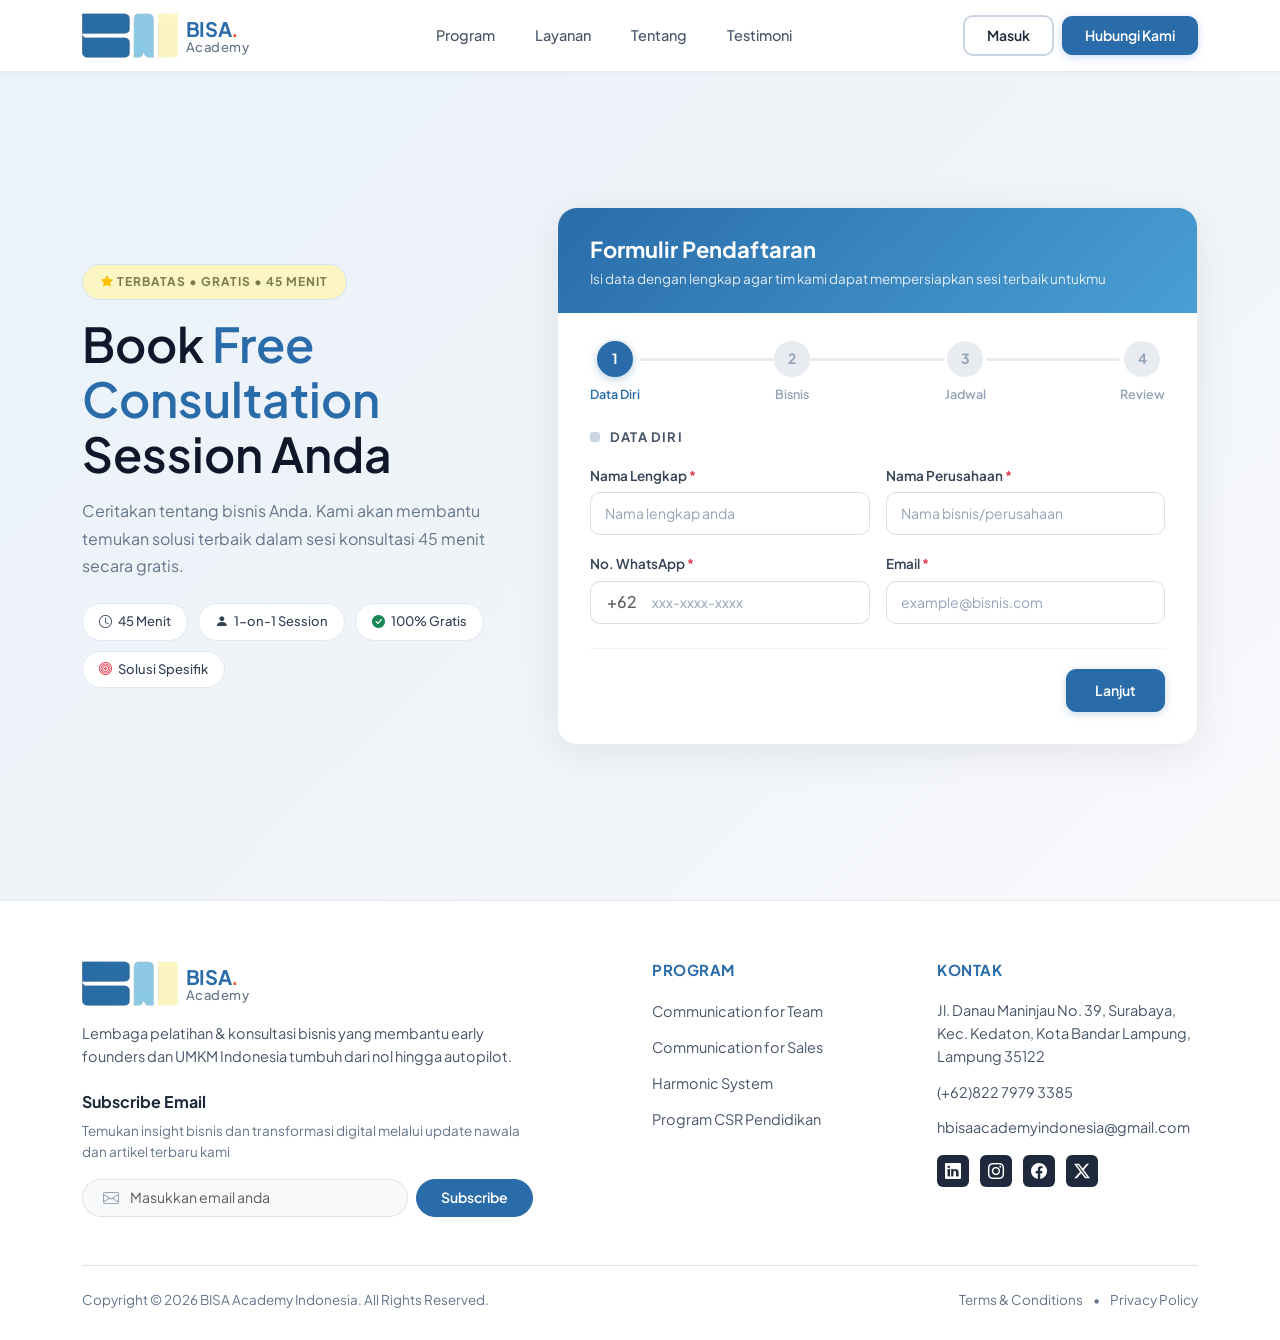
==== formulir-pendaftaran.html @ df555f62 "first commit" ====
<!DOCTYPE html>
<html lang="id">
<head>
    <meta charset="UTF-8">
    <meta name="viewport" content="width=device-width, initial-scale=1.0">
    <meta name="description" content="Formulir Pendaftaran - BISA Academy">
    <title>Formulir Pendaftaran - BISA Academy</title>
    <link rel="preconnect" href="https://fonts.googleapis.com">
    <link rel="preconnect" href="https://fonts.gstatic.com" crossorigin>
    <link href="https://fonts.googleapis.com/css2?family=Plus+Jakarta+Sans:ital,wght@0,200..800;1,200..800&display=swap" rel="stylesheet">
    <link href="https://cdn.jsdelivr.net/npm/bootstrap@5.3.3/dist/css/bootstrap.min.css" rel="stylesheet">
    <link rel="stylesheet" href="https://cdn.jsdelivr.net/npm/bootstrap-icons@1.11.1/font/bootstrap-icons.css">
    <link rel="stylesheet" href="style.css">
</head>

<body>
    <nav class="navbar navbar-expand-lg fixed-top navbar-bisa" id="navbar">
        <div class="container">

            <a href="index.html" class="navbar-brand d-flex align-items-center gap-2" id="navbar-logo">
                <img src="assets/icon/icon-Bisa-Academy.png" alt="BISA Academy Logo" class="logo-image">
                <div class="logo-text">
                    <span class="brand-name">BISA<span class="titik">.</span></span>
                    <span class="brand-sub">Academy</span>
                </div>
            </a>

            <!-- navbar mobiloe -->
            <button class="navbar-toggler" type="button" data-bs-toggle="collapse" data-bs-target="#navbarContent" aria-controls="navbarContent" aria-expanded="false" aria-label="Toggle navigation">
                <span class="navbar-toggler-icon"></span>
            </button>

            <div class="collapse navbar-collapse" id="navbarContent">

                <ul class="navbar-nav mx-auto mb-2 mb-lg-0">
                    <li class="nav-item">
                        <a class="nav-link" href="#program" id="nav-program">Program</a>
                    </li>
                    <li class="nav-item">
                        <a class="nav-link" href="#layanan" id="nav-layanan">Layanan</a>
                    </li>
                    <li class="nav-item">
                        <a class="nav-link" href="tentang.html" id="nav-tentang">Tentang</a>
                    </li>
                    <li class="nav-item">
                        <a class="nav-link" href="#testimoni" id="nav-testimoni">Testimoni</a>
                    </li>
                </ul>

                <div class="d-flex align-items-center gap-2 navbar-actions">
                    <a href="formulir-pendaftaran.html" class="btn btn-outline-secondary btn-masuk" id="btn-signup">Masuk</a>
                    <a href="index.html#kontak" class="btn btn-primary btn-hubungi" id="btn-hubungi">Hubungi Kami</a>
                </div>

            </div>
        </div>
    </nav>

    <div style="height: 72px;"></div>

    <!-- section hero -->
    <section class="hero-section" id="hero-section">
        <div class="container">
            <div class="row align-items-center gy-5">

                <!-- Hero Teks -->
                <div class="col-lg-5">
                    <div class="hero-badge mb-3">
                        <span><i class="bi bi-star-fill text-warning"></i> TERBATAS • GRATIS • 45 MENIT</span>
                    </div>
                    <h1 class="hero-title">
                        Book <span class="text-highlight">Free</span>
                        <span class="text-highlight">Consultation</span><br>
                        Session Anda
                    </h1>
                    <p class="hero-desc mt-3">
                        Ceritakan tentang bisnis Anda. Kami akan membantu
                        temukan solusi terbaik dalam sesi konsultasi 45 menit
                        secara gratis.
                    </p>
                    <div class="hero-tags mt-4">
                        <span class="hero-tag"><i class="bi bi-clock"></i> 45 Menit</span>
                        <span class="hero-tag"><i class="bi bi-person-fill"></i> 1-on-1 Session</span>
                        <span class="hero-tag"><i class="bi bi-check-circle-fill text-success"></i> 100% Gratis</span>
                        <span class="hero-tag"><i class="bi bi-bullseye text-danger"></i> Solusi Spesifik</span>
                    </div>
                </div>

                <!-- Formulir Card -->
                <div class="col-lg-7">
                    <div class="form-card" id="form-card">

                        <div class="form-card-header">
                            <h2>Formulir Pendaftaran</h2>
                            <p>Isi data dengan lengkap agar tim kami dapat mempersiapkan sesi terbaik untukmu</p>
                        </div>

                        <div class="form-card-body">

                            <div class="stepper mb-4">
                                <div class="stepper-item active" data-step="1">
                                    <div class="stepper-circle">1</div>
                                    <span class="stepper-label">Data Diri</span>
                                </div>
                                <div class="stepper-line" id="line-1-2"></div>
                                <div class="stepper-item" data-step="2">
                                    <div class="stepper-circle">2</div>
                                    <span class="stepper-label">Bisnis</span>
                                </div>
                                <div class="stepper-line" id="line-2-3"></div>
                                <div class="stepper-item" data-step="3">
                                    <div class="stepper-circle">3</div>
                                    <span class="stepper-label">Jadwal</span>
                                </div>
                                <div class="stepper-line" id="line-3-4"></div>
                                <div class="stepper-item" data-step="4">
                                    <div class="stepper-circle">4</div>
                                    <span class="stepper-label">Review</span>
                                </div>
                            </div>

                            <form id="registrationForm" novalidate>

                                <!-- ===== Step 1: Data Diri ===== -->
                                <div class="form-step active" id="step-1">
                                    <div class="step-section-label mb-3">
                                        <span class="section-dot"></span> DATA DIRI
                                    </div>
                                    <div class="row g-3">
                                        <div class="col-md-6">
                                            <label for="namaLengkap" class="form-label">Nama Lengkap <span class="text-danger">*</span></label>
                                            <input type="text" class="form-control" id="namaLengkap" placeholder="Nama lengkap anda" required>
                                        </div>
                                        <div class="col-md-6">
                                            <label for="namaPerusahaan" class="form-label">Nama Perusahaan <span class="text-danger">*</span></label>
                                            <input type="text" class="form-control" id="namaPerusahaan" placeholder="Nama bisnis/perusahaan" required>
                                        </div>
                                        <div class="col-md-6">
                                            <label for="noWhatsapp" class="form-label">No. WhatsApp <span class="text-danger">*</span></label>
                                            <div class="input-group">
                                                <span class="input-group-text bg-white text-muted border-end-0 px-3" id="addon-wa" style="border-color: #d6e0eb; font-weight: 500; border-radius: 10px 0 0 10px;">+62</span>
                                                <input type="text" class="form-control border-start-0 ps-0" id="noWhatsapp" placeholder="xxx-xxxx-xxxx" required style="border-radius: 0 10px 10px 0;">
                                            </div>
                                        </div>
                                        <div class="col-md-6">
                                            <label for="emailUtama" class="form-label">Email <span class="text-danger">*</span></label>
                                            <input type="email" class="form-control" id="emailUtama" placeholder="example@bisnis.com" required>
                                            <div class="invalid-feedback">masukkan email yang benar !</div>
                                        </div>
                                    </div>
                                </div>

                                <!-- ===== Step 2: Bisnis ===== -->
                                <div class="form-step" id="step-2">
                                    <div class="row g-4">
                                        <div class="col-12">
                                            <label for="industriBisnis" class="form-label">Industri/Bidang Usaha <span class="text-danger">*</span></label>
                                            <select class="form-select" id="industriBisnis" required>
                                                <option value="" disabled selected>-- Pilih Industri --</option>
                                                <option value="teknologi">Teknologi</option>
                                                <option value="retail">Retail / E-Commerce</option>
                                                <option value="fnb">Food & Beverage</option>
                                                <option value="jasa">Jasa / Konsultan</option>
                                                <option value="pendidikan">Pendidikan</option>
                                                <option value="kesehatan">Kesehatan</option>
                                                <option value="manufaktur">Manufaktur</option>
                                                <option value="lainnya">Lainnya</option>
                                            </select>
                                        </div>

                                        <div class="col-12">
                                            <label class="form-label mb-2">Omset Bisnis per Bulan <span class="text-danger">*</span></label>
                                            <div class="row g-3">
                                                <div class="col-md-6">
                                                    <input type="radio" class="btn-check" name="omsetBisnis" id="omset1" value="< Rp 10 Juta" required>
                                                    <label class="btn btn-outline-omset w-100 text-start" for="omset1">&lt; Rp 10 Juta</label>
                                                </div>
                                                <div class="col-md-6">
                                                    <input type="radio" class="btn-check" name="omsetBisnis" id="omset2" value="Rp 10 - 50 Juta">
                                                    <label class="btn btn-outline-omset w-100 text-start" for="omset2">Rp 10 - 50 Juta</label>
                                                </div>
                                                <div class="col-md-6">
                                                    <input type="radio" class="btn-check" name="omsetBisnis" id="omset3" value="Rp 50 - 200 Juta">
                                                    <label class="btn btn-outline-omset w-100 text-start" for="omset3">Rp 50 - 200 Juta</label>
                                                </div>
                                                <div class="col-md-6">
                                                    <input type="radio" class="btn-check" name="omsetBisnis" id="omset4" value="Rp 200 Juta - 1 M">
                                                    <label class="btn btn-outline-omset w-100 text-start" for="omset4">Rp 200 Juta - 1 M</label>
                                                </div>
                                                <div class="col-12">
                                                    <input type="radio" class="btn-check" name="omsetBisnis" id="omset5" value="> Rp 1 Miliar">
                                                    <label class="btn btn-outline-omset w-100 text-start" for="omset5">&gt; Rp 1 Miliar</label>
                                                </div>
                                            </div>
                                        </div>

                                        <div class="col-12 mt-4">
                                            <label class="form-label mb-1">Kondisi Bisnis Saat Ini <span class="text-danger">*</span></label>
                                            <p class="text-muted fst-italic" style="font-size: 13.5px; margin-bottom: 20px;">Jawab setiap pertanyaan dengan jujur sesuai kondisi bisnis kamu sekarang</p>

                                            <!-- Pertanyaan 1 -->
                                            <div class="question-card">
                                                <p class="question-text">Apakah setidaknya 30-40% pelanggan membeli kembali atau secara aktif mereferensikan orang lain (dengan bukti)?</p>
                                                <div class="question-options">
                                                    <input type="radio" class="btn-check" name="q1" id="q1_ya" value="Ya" required>
                                                    <label class="btn btn-outline-ya" for="q1_ya"><i class="bi bi-check-circle"></i> Ya</label>
                                                    <input type="radio" class="btn-check" name="q1" id="q1_tidak" value="Tidak">
                                                    <label class="btn btn-outline-tidak" for="q1_tidak"><i class="bi bi-x-circle"></i> Tidak</label>
                                                </div>
                                            </div>

                                            <!-- Pertanyaan 2 -->
                                            <div class="question-card">
                                                <p class="question-text">Apakah harga saat ini menghasilkan keuntungan operasional setelah semua biaya langsung dan tidak langsung?</p>
                                                <div class="question-options">
                                                    <input type="radio" class="btn-check" name="q2" id="q2_ya" value="Ya" required>
                                                    <label class="btn btn-outline-ya" for="q2_ya"><i class="bi bi-check-circle"></i> Ya</label>
                                                    <input type="radio" class="btn-check" name="q2" id="q2_tidak" value="Tidak">
                                                    <label class="btn btn-outline-tidak" for="q2_tidak"><i class="bi bi-x-circle"></i> Tidak</label>
                                                </div>
                                            </div>

                                            <!-- Pertanyaan 3 -->
                                            <div class="question-card">
                                                <p class="question-text">Apakah perusahaan dapat dengan jelas mendeskripsikan pelanggan idealnya dan secara rutin menolak pelanggan yang tidak sesuai?</p>
                                                <div class="question-options">
                                                    <input type="radio" class="btn-check" name="q3" id="q3_ya" value="Ya" required>
                                                    <label class="btn btn-outline-ya" for="q3_ya"><i class="bi bi-check-circle"></i> Ya</label>
                                                    <input type="radio" class="btn-check" name="q3" id="q3_tidak" value="Tidak">
                                                    <label class="btn btn-outline-tidak" for="q3_tidak"><i class="bi bi-x-circle"></i> Tidak</label>
                                                </div>
                                            </div>

                                            <!-- Pertanyaan 4 -->
                                            <div class="question-card">
                                                <p class="question-text">Dalam setiap proses penjualan, apakah secara konsisten dijelaskan mengapa pelanggan memilih kita dibandingkan alternatif lain?</p>
                                                <div class="question-options">
                                                    <input type="radio" class="btn-check" name="q4" id="q4_ya" value="Ya" required>
                                                    <label class="btn btn-outline-ya" for="q4_ya"><i class="bi bi-check-circle"></i> Ya</label>
                                                    <input type="radio" class="btn-check" name="q4" id="q4_tidak" value="Tidak">
                                                    <label class="btn btn-outline-tidak" for="q4_tidak"><i class="bi bi-x-circle"></i> Tidak</label>
                                                </div>
                                            </div>

                                            <!-- Pertanyaan 5 -->
                                            <div class="question-card">
                                                <p class="question-text">Apakah pendapatan, biaya, keuntungan, dan posisi kas dapat dijelaskan tanpa perkiraan?</p>
                                                <div class="question-options">
                                                    <input type="radio" class="btn-check" name="q5" id="q5_ya" value="Ya" required>
                                                    <label class="btn btn-outline-ya" for="q5_ya"><i class="bi bi-check-circle"></i> Ya</label>
                                                    <input type="radio" class="btn-check" name="q5" id="q5_tidak" value="Tidak">
                                                    <label class="btn btn-outline-tidak" for="q5_tidak"><i class="bi bi-x-circle"></i> Tidak</label>
                                                </div>
                                            </div>

                                            <!-- Pertanyaan 6 -->
                                            <div class="question-card">
                                                <p class="question-text">Apakah operasional harian masih bergantung pada pemilik atau individu tertentu?</p>
                                                <div class="question-options">
                                                    <input type="radio" class="btn-check" name="q6" id="q6_ya" value="Ya" required>
                                                    <label class="btn btn-outline-ya" for="q6_ya"><i class="bi bi-check-circle"></i> Ya</label>
                                                    <input type="radio" class="btn-check" name="q6" id="q6_tidak" value="Tidak">
                                                    <label class="btn btn-outline-tidak" for="q6_tidak"><i class="bi bi-x-circle"></i> Tidak</label>
                                                </div>
                                            </div>

                                        </div>
                                    </div>
                                </div>

                                <!-- ===== Step 3: Jadwal ===== -->
                                <div class="form-step" id="step-3">
                                    <div class="step-section-label mb-3">
                                        <span class="section-dot"></span> JADWAL & TOPIK KONSULTASI
                                    </div>
                                    <div class="row g-3">
                                        <div class="col-md-6">
                                            <label for="tanggalKonsultasi" class="form-label">Tanggal Konsultasi <span class="text-danger">*</span></label>
                                            <input type="date" class="form-control" id="tanggalKonsultasi" required>
                                        </div>
                                        <div class="col-md-6">
                                            <label for="waktuKonsultasi" class="form-label">Waktu Konsultasi <span class="text-danger">*</span></label>
                                            <select class="form-select" id="waktuKonsultasi" required>
                                                <option value="" disabled selected>Pilih waktu</option>
                                                <option value="09:00">09:00 - 09:45 WIB</option>
                                                <option value="10:00">10:00 - 10:45 WIB</option>
                                                <option value="13:00">13:00 - 13:45 WIB</option>
                                                <option value="14:00">14:00 - 14:45 WIB</option>
                                                <option value="15:00">15:00 - 15:45 WIB</option>
                                            </select>
                                        </div>
                                        <div class="col-12">
                                            <label for="metodeSesi" class="form-label">Metode Sesi <span class="text-danger">*</span></label>
                                            <div class="d-flex gap-3 mt-1">
                                                <div class="form-check metode-option">
                                                    <input class="form-check-input" type="radio" name="metodeSesi" id="metodeOnline" value="online" checked required>
                                                    <label class="form-check-label" for="metodeOnline">
                                                        <i class="bi bi-laptop"></i> Online (Zoom/Google Meet)
                                                    </label>
                                                </div>
                                                <div class="form-check metode-option">
                                                    <input class="form-check-input" type="radio" name="metodeSesi" id="metodeOffline" value="offline">
                                                    <label class="form-check-label" for="metodeOffline">
                                                        <i class="bi bi-building"></i> Offline (Tatap Muka)
                                                    </label>
                                                </div>
                                            </div>
                                        </div>
                                        <div class="col-12">
                                            <label for="pertanyaan" class="form-label">Pertanyaan/Topik Konsultasi</label>
                                            <textarea class="form-control" id="pertanyaan" rows="2" placeholder="Ceritakan tantangan bisnis yang ingin kamu bahas. Semakin detail, semakin baik persiapan tim kami..."></textarea>
                                        </div>
                                    </div>
                                </div>

                                <!-- ===== Step 4: Review ===== -->
                                <div class="form-step" id="step-4">
                                    <div class="step-section-label mb-3">
                                        <span class="section-dot"></span> REVIEW
                                    </div>
                                    <p class="text-muted mb-3" style="font-size: 14px;">Pastikan semua data sudah benar sebelum mengirim.</p>
                                    <div class="review-summary" id="review-summary">
                                    </div>
                                </div>

                                <!-- Tombol Navigasi -->
                                <div class="form-nav mt-4">
                                    <button type="button" class="btn btn-outline-secondary btn-kembali d-none" id="btn-prev">
                                        Kembali
                                    </button>
                                    <div class="ms-auto d-flex gap-2">
                                        <button type="button" class="btn btn-primary btn-lanjut" id="btn-next">
                                            Lanjut
                                        </button>
                                        <button type="submit" class="btn btn-success btn-kirim d-none" id="btn-submit">
                                            <i class="bi bi-check2-circle"></i> Kirim Pendaftaran
                                        </button>
                                    </div>
                                </div>

                            </form>
                        </div>
                    </div>
                </div>
            </div>
        </div>
    </section>

    <footer class="footer-bisa">
        <div class="container">
            <div class="row gy-4">
                <div class="col-lg-5">
                    <a href="index.html" class="d-flex align-items-center gap-2 mb-3 text-decoration-none">
                        <img src="assets/icon/icon-Bisa-Academy.png" alt="BISA Academy Logo" class="logo-image">
                        <div class="logo-text">
                            <span class="brand-name">BISA<span class="titik">.</span></span>
                            <span class="brand-sub">Academy</span>
                        </div>
                    </a>
                    <p class="footer-desc mb-4">
                        Lembaga pelatihan & konsultasi bisnis yang membantu early founders dan UMKM Indonesia tumbuh dari nol hingga autopilot.
                    </p>
                    
                    <h5 class="subscribe-title mb-2">Subscribe Email</h5>
                    <p class="subscribe-desc mb-3">Temukan insight bisnis dan transformasi digital melalui update nawala dan artikel terbaru kami</p>
                    
                    <form class="subscribe-form d-flex">
                        <div class="input-group">
                            <span class="input-group-text bg-light border-end-0 rounded-start-pill"><i class="bi bi-envelope"></i></span>
                            <input type="email" class="form-control bg-light border-start-0 rounded-end-pill px-0" placeholder="Masukkan email anda" required>
                        </div>
                        <button class="btn btn-primary btn-subscribe rounded-pill ms-2 px-4" type="submit">Subscribe</button>
                    </form>
                </div>

                <div class="col-lg-1"></div>

                <div class="col-lg-3 col-md-6 mt-5 mt-lg-4">
                    <h5 class="footer-title">PROGRAM</h5>
                    <ul class="footer-links list-unstyled">
                        <li><a href="#">Communication for Team</a></li>
                        <li><a href="#">Communication for Sales</a></li>
                        <li><a href="#">Harmonic System</a></li>
                        <li><a href="#">Program CSR Pendidikan</a></li>
                    </ul>
                </div>

                <div class="col-lg-3 col-md-6 mt-4 mt-lg-4">
                    <h5 class="footer-title">KONTAK</h5>
                    <ul class="footer-contact list-unstyled">
                        <li>Jl. Danau Maninjau No. 39, Surabaya, Kec. Kedaton, Kota Bandar Lampung, Lampung 35122</li>
                        <li>(+62)822 7979 3385</li>
                        <li>hbisaacademyindonesia@gmail.com</li>
                    </ul>
                    <div class="social-links mt-3">
                        <a href="#"><i class="bi bi-linkedin"></i></a>
                        <a href="#"><i class="bi bi-instagram"></i></a>
                        <a href="#"><i class="bi bi-facebook"></i></a>
                        <a href="#"><i class="bi bi-twitter-x"></i></a>
                    </div>
                </div>
            </div>
            <div class="footer-bottom mt-5 pt-4 border-top d-flex flex-column flex-md-row justify-content-between align-items-center">
                <p class="mb-2 mb-md-0">Copyright &copy; 2026 BISA Academy Indonesia. All Rights Reserved.</p>
                <div class="footer-legal">
                    <a href="#">Terms & Conditions</a> <span class="mx-2">•</span> <a href="#">Privacy Policy</a>
                </div>
            </div>
        </div>
    </footer>
    <script src="https://cdn.jsdelivr.net/npm/bootstrap@5.3.3/dist/js/bootstrap.bundle.min.js"></script>

    <script>
        (function () {
            const totalSteps = 4;
            let currentStep = 1;

            const form = document.getElementById('registrationForm');
            const btnNext = document.getElementById('btn-next');
            const btnPrev = document.getElementById('btn-prev');
            const btnSubmit = document.getElementById('btn-submit');

            function goToStep(step) {
                document.querySelectorAll('.form-step').forEach(el => el.classList.remove('active'));
                document.getElementById('step-' + step).classList.add('active');

                document.querySelectorAll('.stepper-item').forEach(item => {
                    const s = parseInt(item.dataset.step);
                    item.classList.remove('active', 'completed');
                    if (s === step) item.classList.add('active');
                    else if (s < step) item.classList.add('completed');
                });

                for (let i = 1; i < totalSteps; i++) {
                    const line = document.getElementById('line-' + i + '-' + (i + 1));
                    if (line) {
                        line.classList.toggle('completed', i < step);
                    }
                }

                // Toggle tombol sebelumnya 
                btnPrev.classList.toggle('d-none', step === 1);

                // Toggle tombol selanjutnya / submit
                if (step === totalSteps) {
                    btnNext.classList.add('d-none');
                    btnSubmit.classList.remove('d-none');
                    populateReview();
                } else {
                    btnNext.classList.remove('d-none');
                    btnSubmit.classList.add('d-none');
                }

                currentStep = step;
            }

            function validateStep(step) {
                const stepEl = document.getElementById('step-' + step);
                const inputs = stepEl.querySelectorAll('input[required]:not([type="radio"]), select[required], textarea[required]');
                let valid = true;

                inputs.forEach(input => {
                    let isValidInput = true;
                    if (!input.value.trim() || (input.tagName === 'SELECT' && input.value === '')) {
                        isValidInput = false;
                    }

                    // Validasi email (wajib ada @ dan domain email)
                    if (input.type === 'email' && input.value.trim()) {
                        const emailRegex = /^[^\s@]+@[^\s@]+\.[^\s@]+$/;
                        if (!emailRegex.test(input.value)) {
                            isValidInput = false;
                        }
                    }

                    if (!isValidInput) {
                        input.classList.add('is-invalid');
                        valid = false;
                    } else {
                        input.classList.remove('is-invalid');
                    }
                });

                const radioNames = new Set();
                stepEl.querySelectorAll('input[type="radio"][required]').forEach(r => radioNames.add(r.name));
                
                radioNames.forEach(name => {
                    const checked = stepEl.querySelector('input[name="' + name + '"]:checked');
                    if (!checked) {
                        valid = false;
                        const firstRadio = stepEl.querySelector('input[name="' + name + '"]');
                        if (firstRadio && firstRadio.closest('.question-card')) {
                             firstRadio.closest('.question-card').style.borderColor = '#ef4444';
                        }
                    } else {
                        const checkedRadio = stepEl.querySelector('input[name="' + name + '"]:checked');
                        if (checkedRadio && checkedRadio.closest('.question-card')) {
                             checkedRadio.closest('.question-card').style.borderColor = '#e8ecf1';
                        }
                    }
                });

                return valid;
            }
            function populateReview() {
                const getValue = (id) => {
                    const el = document.getElementById(id);
                    if (!el) return '-';
                    if (el.tagName === 'SELECT') {
                        return el.selectedIndex > 0 ? el.options[el.selectedIndex].text : '-';
                    }
                    return el.value || '-';
                };

                const metode = document.querySelector('input[name="metodeSesi"]:checked');

                const sections = [
                    {
                        title: 'Data Diri',
                        items: [
                            ['Nama Lengkap', getValue('namaLengkap')],
                            ['Nama Perusahaan', getValue('namaPerusahaan')],
                            ['No. WhatsApp', '+62 ' + getValue('noWhatsapp')],
                            ['Email', getValue('emailUtama')]
                        ]
                    },
                    {
                        title: 'Bisnis',
                        items: [
                            ['Industri/Bidang', getValue('industriBisnis')],
                            ['Omset/Bulan', document.querySelector('input[name="omsetBisnis"]:checked')?.value || '-'],
                            ['Q1: Pelanggan Beli Kembali', document.querySelector('input[name="q1"]:checked')?.value || '-'],
                            ['Q2: Keuntungan Operasional', document.querySelector('input[name="q2"]:checked')?.value || '-'],
                            ['Q3: Deskripsi Pelanggan', document.querySelector('input[name="q3"]:checked')?.value || '-'],
                            ['Q4: Proses Penjualan', document.querySelector('input[name="q4"]:checked')?.value || '-'],
                            ['Q5: Pendapatan & Kas', document.querySelector('input[name="q5"]:checked')?.value || '-'],
                            ['Q6: Operasional Harian', document.querySelector('input[name="q6"]:checked')?.value || '-']
                        ]
                    },
                    {
                        title: 'Jadwal',
                        items: [
                            ['Tanggal', getValue('tanggalKonsultasi')],
                            ['Waktu', getValue('waktuKonsultasi')],
                            ['Metode', metode ? (metode.value === 'online' ? '<i class="bi bi-laptop"></i> Online' : '<i class="bi bi-building"></i> Offline') : '-'],
                            ['Pertanyaan/Topik', getValue('pertanyaan')]
                        ]
                    }
                ];

                let html = '';
                sections.forEach(section => {
                    html += '<div class="review-section">';
                    html += '<h6 class="review-section-title">' + section.title + '</h6>';
                    section.items.forEach(([label, value]) => {
                        html += '<div class="review-row">';
                        html += '<span class="review-label">' + label + '</span>';
                        html += '<span class="review-value">' + value + '</span>';
                        html += '</div>';
                    });
                    html += '</div>';
                });

                document.getElementById('review-summary').innerHTML = html;
            }
            btnNext.addEventListener('click', () => {
                if (validateStep(currentStep)) {
                    goToStep(currentStep + 1);
                }
            });

            btnPrev.addEventListener('click', () => {
                if (currentStep > 1) goToStep(currentStep - 1);
            });

            form.addEventListener('submit', function(e) {
                e.preventDefault();
                
                // Jika user menekan Enter di input field sebelum step terakhir, arahkan ke step berikutnya
                if (currentStep < totalSteps) {
                    if (validateStep(currentStep)) {
                        goToStep(currentStep + 1);
                    }
                    return;
                }

                // Validasi step terakhir
                if (validateStep(currentStep)) {
                    const cardBody = document.querySelector('.form-card-body');
                    cardBody.innerHTML = `
                        <div class="text-center py-5">
                            <div class="success-icon mb-3 text-success"><i class="bi bi-check-circle-fill"></i></div>
                            <h4 class="fw-bold mb-2">Pendaftaran Berhasil!</h4>
                            <p class="text-muted">Terima kasih! Tim kami akan menghubungi Anda melalui WhatsApp/Email untuk konfirmasi jadwal sesi konsultasi.</p>
                            <a href="index.html" class="btn btn-primary btn-hubungi mt-3">Kembali ke Beranda</a>
                        </div>
                    `;
                }
            });

            form.addEventListener('input', (e) => {
                if (e.target.classList.contains('is-invalid')) {
                    e.target.classList.remove('is-invalid');
                }
            });
            form.addEventListener('change', (e) => {
                if (e.target.type === 'radio' && e.target.closest('.question-card')) {
                    e.target.closest('.question-card').style.borderColor = '#e8ecf1';
                }
            });

            // Auto-format WhatsApp number (hanya angka setelah +62)
            const waInput = document.getElementById('noWhatsapp');
            waInput.addEventListener('input', function (e) {
                // hapus semua karakter non-digit
                let val = this.value.replace(/\D/g, ''); 
                
                // mengabaikan user jika mengetik +62 atau 0
                if (val.startsWith('62')) {
                    val = val.substring(2);
                } else if (val.startsWith('0')) {
                    val = val.substring(1);
                }

                // Format: nomor wa
                let formatted = '';
                if (val.length > 0) {
                    formatted += val.substring(0, 3);
                }
                if (val.length > 3) {
                    formatted += '-' + val.substring(3, 7);
                }
                if (val.length > 7) {
                    formatted += '-' + val.substring(7, 12);
                }
                
                this.value = formatted;
            });

            const dateInput = document.getElementById('tanggalKonsultasi');
            if (dateInput) {
                const today = new Date().toISOString().split('T')[0];
                dateInput.setAttribute('min', today);
            }
        })();
    </script>

</body>

</html>
---- style.css ----
body {
  font-family: "Plus Jakarta Sans", sans-serif;
  background: #f8f9fb;
  color: #1e293b;
}

a {
  text-decoration: none;
  color: inherit;
}
.navbar-bisa {
  background: #ffffff;
  border-bottom: 1px solid #e8ecf1;
  box-shadow: 0 1px 4px rgba(0, 0, 0, 0.04);
  padding-top: 0;
  padding-bottom: 0;
  min-height: 72px;
}

.navbar-bisa .navbar-brand {
  gap: 12px;
  padding: 0;
  transition: opacity 0.2s ease;
}

.navbar-bisa .navbar-brand:hover {
  opacity: 0.85;
}

.logo-image {
  height: 45px;
  width: auto;
  object-fit: contain;
}

.logo-text {
  display: flex;
  flex-direction: column;
  line-height: 1.15;
}

.logo-text .brand-name {
  font-size: 20px;
  font-weight: 700;
  color: #296CA9;
  letter-spacing: -0.3px;
}

.titik{
  font-size: 20px;
  font-weight: 700;
  color: #E85D26;
  letter-spacing: -0.3px;
}

.logo-text .brand-sub {
  font-size: 13px;
  font-weight: 500;
  color: #64748b;
  letter-spacing: 0.5px;
}

.navbar-bisa .navbar-nav {
  gap: 24px;
}

.navbar-bisa .nav-link {
  font-size: 14.5px;
  font-weight: 500;
  color: #475569;
  padding: 8px 16px;
  position: relative;
  transition: color 0.3s ease;
}

.navbar-bisa .nav-link::after {
  content: "";
  position: absolute;
  bottom: 0;
  left: 50%;
  transform: translateX(-50%);
  width: 0;
  height: 2.5px;
  background-color: #296CA9;
  transition: width 0.3s ease;
  border-radius: 2px;
}

.navbar-bisa .nav-link:hover,
.navbar-bisa .nav-link:focus {
  color: #296CA9;
}

.navbar-bisa .nav-link:hover::after,
.navbar-bisa .nav-link:focus::after {
  width: calc(100% - 32px);
}

.navbar-bisa .nav-link.active {
  color: #296CA9;
  font-weight: 600;
}

.navbar-bisa .nav-link.active::after {
  width: calc(100% - 32px);
}

.navbar-bisa .nav-link.active {
  color: #296CA9;
  font-weight: 600;
}

.navbar-bisa .nav-link.active::after {
  width: calc(100% - 32px);
}

.btn-masuk {
  font-family: "Plus Jakarta Sans", sans-serif;
  font-size: 14px;
  font-weight: 600;
  padding: 8px 22px;
  border-radius: 10px;
  border: 2px solid #cbd5e1 !important;
  color: #1e293b !important;
  background: transparent !important;
  transition: all 0.25s ease;
}

.btn-masuk:hover {
  border-color: #2563eb !important;
  color: #2563eb !important;
  background: #eff6ff !important;
}

.btn-hubungi {
  font-family: "Plus Jakarta Sans", sans-serif;
  font-size: 14px;
  font-weight: 600;
  padding: 8px 22px;
  border-radius: 10px;
  background: #296CA9 !important;
  border-color: #296CA9 !important;
  color: #ffffff !important;
  box-shadow: 0 2px 8px rgba(37, 99, 235, 0.25);
  transition: all 0.25s ease;
}

.btn-hubungi:hover {
  background: #1e5a8f !important;
  border-color: #1e5a8f !important;
  box-shadow: 0 4px 14px rgba(37, 99, 235, 0.35);
  transform: translateY(-1px);
}
.navbar-bisa .navbar-toggler {
  border: 1px solid #cbd5e1;
  padding: 6px 10px;
}

.navbar-bisa .navbar-toggler:focus {
  box-shadow: 0 0 0 3px rgba(37, 99, 235, 0.15);
}

@media (max-width: 991.98px) {
  .navbar-bisa {
    padding-top: 20px;
    padding-bottom: 20px;
  }

  .navbar-bisa .navbar-nav {
    padding-top: 15px;
    padding-bottom: 0;
    margin-top: 15px;
    border-top: 1px solid #e8ecf1;
  }

  .navbar-bisa .nav-item {
    border-bottom: 1px solid #e8ecf1;
  }

  .navbar-bisa .nav-link {
    padding: 14px 16px;
    font-size: 15px;
    font-weight: 500;
    color: #475569;
    transition: all 0.2s ease;
  }

  .navbar-bisa .nav-link::after {
    display: none;
  }

  .navbar-bisa .nav-link:hover {
    color: #296CA9;
    background-color: #f8fafc;
    padding-left: 22px;
  }

  .navbar-actions {
    flex-direction: column;
    padding: 24px 0 10px;
    gap: 12px !important;
  }

  .navbar-actions .btn {
    width: 100%;
    justify-content: center;
    padding: 10px 0;
  }
}

.hero-section {
  padding: 60px 0 80px;
  background: linear-gradient(135deg, #eaf2fb 0%, #f0f4f8 50%, #f8f9fb 100%);
  min-height: calc(100vh - 72px);
  display: flex;
  align-items: center;
}

.hero-badge span {
  display: inline-block;
  background: #FCF6C2;
  border: 1px solid #d6e4f0;
  color: #7C794E;
  font-size: 12px;
  font-weight: 700;
  letter-spacing: 1px;
  padding: 8px 18px;
  border-radius: 50px;
}

.hero-title {
  font-size: 48px;
  font-weight: 600;
  line-height: 1.15;
  color: #0f172a;
}

.hero-title .text-highlight {
  color: #296CA9;
}

.hero-desc {
  font-size: 16px;
  color: #64748b;
  line-height: 1.7;
  max-width: 420px;
}

.hero-tags {
  display: flex;
  flex-wrap: wrap;
  gap: 10px;
}

.hero-tag {
  display: inline-flex;
  align-items: center;
  gap: 6px;
  background: #ffffff;
  border: 1px solid #e2e8f0;
  padding: 8px 16px;
  border-radius: 50px;
  font-size: 13px;
  font-weight: 500;
  color: #334155;
  transition: all 0.2s ease;
}

.hero-tag:hover {
  border-color: #296CA9;
  color: #296CA9;
  transform: translateY(-1px);
}

.form-card {
  background: #ffffff;
  border-radius: 20px;
  box-shadow: 0 8px 40px rgba(0, 0, 0, 0.08);
  overflow: hidden;
  border: 1px solid #e8ecf1;
}

.form-card-header {
  background: linear-gradient(135deg, #296CA9 0%, #4a9fd4 100%);
  padding: 28px 32px 24px;
  color: #ffffff;
}

.form-card-header h2 {
  font-size: 22px;
  font-weight: 700;
  margin-bottom: 6px;
}

.form-card-header p {
  font-size: 13.5px;
  opacity: 0.85;
  margin: 0;
  line-height: 1.5;
}

.form-card-body {
  padding: 28px 32px 32px;
}

.stepper {
  display: flex;
  align-items: flex-start;
  justify-content: space-between;
  position: relative;
}

.stepper-item {
  display: flex;
  flex-direction: column;
  align-items: center;
  gap: 8px;
  flex: 0 0 auto;
  z-index: 1;
}

.stepper-circle {
  width: 36px;
  height: 36px;
  border-radius: 50%;
  display: flex;
  align-items: center;
  justify-content: center;
  font-size: 14px;
  font-weight: 700;
  background: #e8ecf1;
  color: #94a3b8;
  border: 2px solid #e8ecf1;
  transition: all 0.3s ease;
}

.stepper-item.active .stepper-circle {
  background: #296CA9;
  color: #ffffff;
  border-color: #296CA9;
  box-shadow: 0 2px 10px rgba(41, 108, 169, 0.35);
}

.stepper-item.completed .stepper-circle {
  background: #22c55e;
  color: #ffffff;
  border-color: #22c55e;
}

.stepper-label {
  font-size: 12.5px;
  font-weight: 600;
  color: #94a3b8;
  text-align: center;
  transition: color 0.3s ease;
}

.stepper-item.active .stepper-label {
  color: #296CA9;
}

.stepper-item.completed .stepper-label {
  color: #22c55e;
}

.stepper-line {
  flex: 1;
  height: 3px;
  background: #e8ecf1;
  border-radius: 2px;
  margin-top: 17px;
  transition: background 0.3s ease;
}

.stepper-line.completed {
  background: #22c55e;
}

.step-section-label {
  display: flex;
  align-items: center;
  gap: 10px;
  font-size: 13px;
  font-weight: 700;
  letter-spacing: 1.2px;
  color: #475569;
  text-transform: uppercase;
}

.section-dot {
  width: 10px;
  height: 10px;
  border-radius: 3px;
  background: #cbd5e1;
  display: inline-block;
}

.form-step {
  display: none;
  animation: fadeSlideIn 0.35s ease;
}

.form-step.active {
  display: block;
}

@keyframes fadeSlideIn {
  from {
    opacity: 0;
    transform: translateX(20px);
  }
  to {
    opacity: 1;
    transform: translateX(0);
  }
}

.form-card .form-label {
  font-size: 13.5px;
  font-weight: 600;
  color: #334155;
  margin-bottom: 6px;
}

.form-card .form-control,
.form-card .form-select {
  border-radius: 10px;
  border: 1.5px solid #d6e0eb;
  padding: 10px 14px;
  font-size: 14px;
  color: #1e293b;
  transition: border-color 0.2s ease, box-shadow 0.2s ease;
}

.form-card .form-control:focus,
.form-card .form-select:focus {
  border-color: #296CA9;
  box-shadow: 0 0 0 3px rgba(41, 108, 169, 0.12);
}

.form-card .form-control::placeholder {
  color: #94a3b8;
}

.form-card .form-control.is-invalid,
.form-card .form-select.is-invalid {
  border-color: #ef4444;
  box-shadow: 0 0 0 3px rgba(239, 68, 68, 0.1);
}

.metode-option {
  background: #f8fafc;
  border: 1.5px solid #e2e8f0;
  border-radius: 10px;
  padding: 12px 18px;
  flex: 1;
  transition: all 0.2s ease;
  cursor: pointer;
}

.metode-option:hover {
  border-color: #296CA9;
  background: #eff6ff;
}

.metode-option .form-check-label {
  font-size: 13.5px;
  font-weight: 500;
  cursor: pointer;
}

.btn-outline-omset {
  border: 1.5px solid #d6e0eb;
  border-radius: 8px;
  padding: 12px 16px;
  color: #64748b;
  font-size: 14.5px;
  font-weight: 500;
  transition: all 0.2s ease;
  background-color: #ffffff;
  cursor: pointer;
}

.btn-check:checked + .btn-outline-omset,
.btn-outline-omset:hover {
  border-color: #296CA9;
  color: #296CA9;
  background-color: #eff6ff;
}

.question-card {
  border: 1.5px solid #e8ecf1;
  border-radius: 10px;
  padding: 16px 20px;
  margin-bottom: 16px;
  display: flex;
  justify-content: space-between;
  align-items: center;
  gap: 20px;
  background-color: #ffffff;
  transition: border-color 0.2s ease;
}

.question-text {
  font-size: 14px;
  color: #1e293b;
  margin: 0;
  line-height: 1.5;
  flex: 1;
}

.question-options {
  display: flex;
  gap: 10px;
  flex-shrink: 0;
}

.btn-outline-ya,
.btn-outline-tidak {
  border: 1.5px solid #d6e0eb;
  border-radius: 6px;
  padding: 6px 16px;
  font-size: 13.5px;
  font-weight: 600;
  display: inline-flex;
  align-items: center;
  gap: 6px;
  transition: all 0.2s ease;
  background-color: #ffffff;
  cursor: pointer;
  color: #64748b;
}

.btn-outline-ya:hover {
  border-color: #22c55e;
  color: #22c55e;
  background-color: #f0fdf4;
}

.btn-outline-tidak:hover {
  border-color: #ef4444;
  color: #ef4444;
  background-color: #fef2f2;
}

.btn-check:checked + .btn-outline-ya {
  background-color: #f0fdf4;
  border-color: #22c55e;
  color: #16a34a;
}

.btn-check:checked + .btn-outline-ya i {
  color: #16a34a;
}

.btn-check:checked + .btn-outline-tidak {
  background-color: #fef2f2;
  border-color: #ef4444;
  color: #dc2626;
}

.btn-check:checked + .btn-outline-tidak i {
  color: #dc2626;
}

.form-nav {
  display: flex;
  align-items: center;
  justify-content: space-between;
  border-top: 1px solid #f1f5f9;
  padding-top: 20px;
}

.btn-kembali {
  font-size: 14px;
  font-weight: 600;
  padding: 10px 22px;
  border-radius: 10px;
  border: 1.5px solid #cbd5e1 !important;
  color: #475569 !important;
  background: transparent !important;
  transition: all 0.25s ease;
}

.btn-kembali:hover {
  border-color: #296CA9 !important;
  color: #296CA9 !important;
  background: #eff6ff !important;
}

.btn-lanjut {
  font-size: 14px;
  font-weight: 600;
  padding: 10px 28px;
  border-radius: 10px;
  background: #296CA9 !important;
  border-color: #296CA9 !important;
  color: #ffffff !important;
  box-shadow: 0 2px 8px rgba(41, 108, 169, 0.25);
  transition: all 0.25s ease;
}

.btn-lanjut:hover {
  background: #1e5a8f !important;
  border-color: #1e5a8f !important;
  box-shadow: 0 4px 14px rgba(41, 108, 169, 0.35);
  transform: translateY(-1px);
}

.btn-lanjut {
  transition: transform 0.2s ease;
  display: inline-block;
}

.btn-lanjut:hover {
  transform: translateY(-1px);
}

.btn-kirim {
  font-size: 14px;
  font-weight: 600;
  padding: 10px 28px;
  border-radius: 10px;
  background: #22c55e !important;
  border-color: #22c55e !important;
  color: #ffffff !important;
  box-shadow: 0 2px 8px rgba(34, 197, 94, 0.25);
  transition: all 0.25s ease;
}

.btn-kirim:hover {
  background: #16a34a !important;
  border-color: #16a34a !important;
  box-shadow: 0 4px 14px rgba(34, 197, 94, 0.35);
  transform: translateY(-1px);
}

.review-section {
  background: #f8fafc;
  border: 1px solid #e8ecf1;
  border-radius: 12px;
  padding: 18px 20px;
  margin-bottom: 14px;
}

.review-section-title {
  font-size: 14px;
  font-weight: 700;
  color: #296CA9;
  margin-bottom: 12px;
  padding-bottom: 8px;
  border-bottom: 1px solid #e8ecf1;
}

.review-row {
  display: flex;
  justify-content: space-between;
  align-items: flex-start;
  padding: 6px 0;
  gap: 12px;
}

.review-label {
  font-size: 13px;
  color: #64748b;
  font-weight: 500;
  flex: 0 0 140px;
}

.review-value {
  font-size: 13.5px;
  color: #1e293b;
  font-weight: 600;
  text-align: right;
  flex: 1;
  word-break: break-word;
}

.success-icon {
  font-size: 52px;
  animation: popIn 0.4s ease;
}

@keyframes popIn {
  0% {
    transform: scale(0.5);
    opacity: 0;
  }
  70% {
    transform: scale(1.15);
  }
  100% {
    transform: scale(1);
    opacity: 1;
  }
}

@media (max-width: 991.98px) {
  .hero-section {
    padding: 40px 0 60px;
  }

  .hero-title {
    font-size: 36px;
  }

  .form-card-body {
    padding: 20px;
  }

  .form-card-header {
    padding: 22px 20px 18px;
  }
}

@media (max-width: 575.98px) {
  .hero-title {
    font-size: 28px;
  }

  .hero-desc {
    font-size: 14px;
  }

  .stepper-label {
    font-size: 11px;
  }

  .stepper-circle {
    width: 30px;
    height: 30px;
    font-size: 12px;
  }

  .form-card-body {
    padding: 16px;
  }

  .review-row {
    flex-direction: column;
    gap: 2px;
  }

  .review-value {
    text-align: left;
  }

  .metode-option {
    padding: 10px 14px;
  }

  .form-nav {
    flex-direction: column;
    gap: 10px;
  }

  .form-nav .ms-auto {
    width: 100%;
  }

  .form-nav .btn {
    width: 100%;
  }
}

.footer-bisa {
  background: #ffffff;
  padding: 60px 0 30px;
  border-top: 1px solid #e8ecf1;
  color: #475569;
}

.footer-desc {
  font-size: 14.5px;
  line-height: 1.6;
}

.subscribe-title {
  font-size: 16px;
  font-weight: 700;
  color: #1e293b;
}

.subscribe-desc {
  font-size: 13.5px;
  color: #64748b;
  line-height: 1.6;
}

.subscribe-form .input-group-text {
  color: #94a3b8;
  padding-left: 20px;
}

.subscribe-form .form-control {
  font-size: 14px;
}

.subscribe-form .form-control:focus {
  box-shadow: none;
  border-color: #dee2e6;
}

.btn-subscribe {
  background: #296CA9;
  border-color: #296CA9;
  font-weight: 600;
  font-size: 14px;
}

.btn-subscribe:hover {
  background: #1e5a8f;
  border-color: #1e5a8f;
}

.footer-title {
  font-size: 15px;
  font-weight: 700;
  color: #296CA9;
  margin-bottom: 20px;
  letter-spacing: 0.5px;
}

.footer-links li {
  margin-bottom: 12px;
}

.footer-links a {
  font-size: 14.5px;
  color: #475569;
  transition: color 0.2s ease;
}

.footer-links a:hover {
  color: #296CA9;
}

.footer-contact li {
  font-size: 14.5px;
  margin-bottom: 12px;
  line-height: 1.6;
}

.social-links a {
  display: inline-flex;
  align-items: center;
  justify-content: center;
  width: 32px;
  height: 32px;
  background: #1e293b;
  color: #ffffff;
  border-radius: 6px;
  margin-right: 8px;
  font-size: 16px;
  transition: all 0.2s ease;
}

.social-links a:hover {
  background: #296CA9;
  transform: translateY(-2px);
}

.footer-bottom {
  font-size: 13.5px;
  color: #64748b;
}

.footer-legal a {
  color: #64748b;
  transition: color 0.2s ease;
}

.footer-legal a:hover {
  color: #296CA9;
}
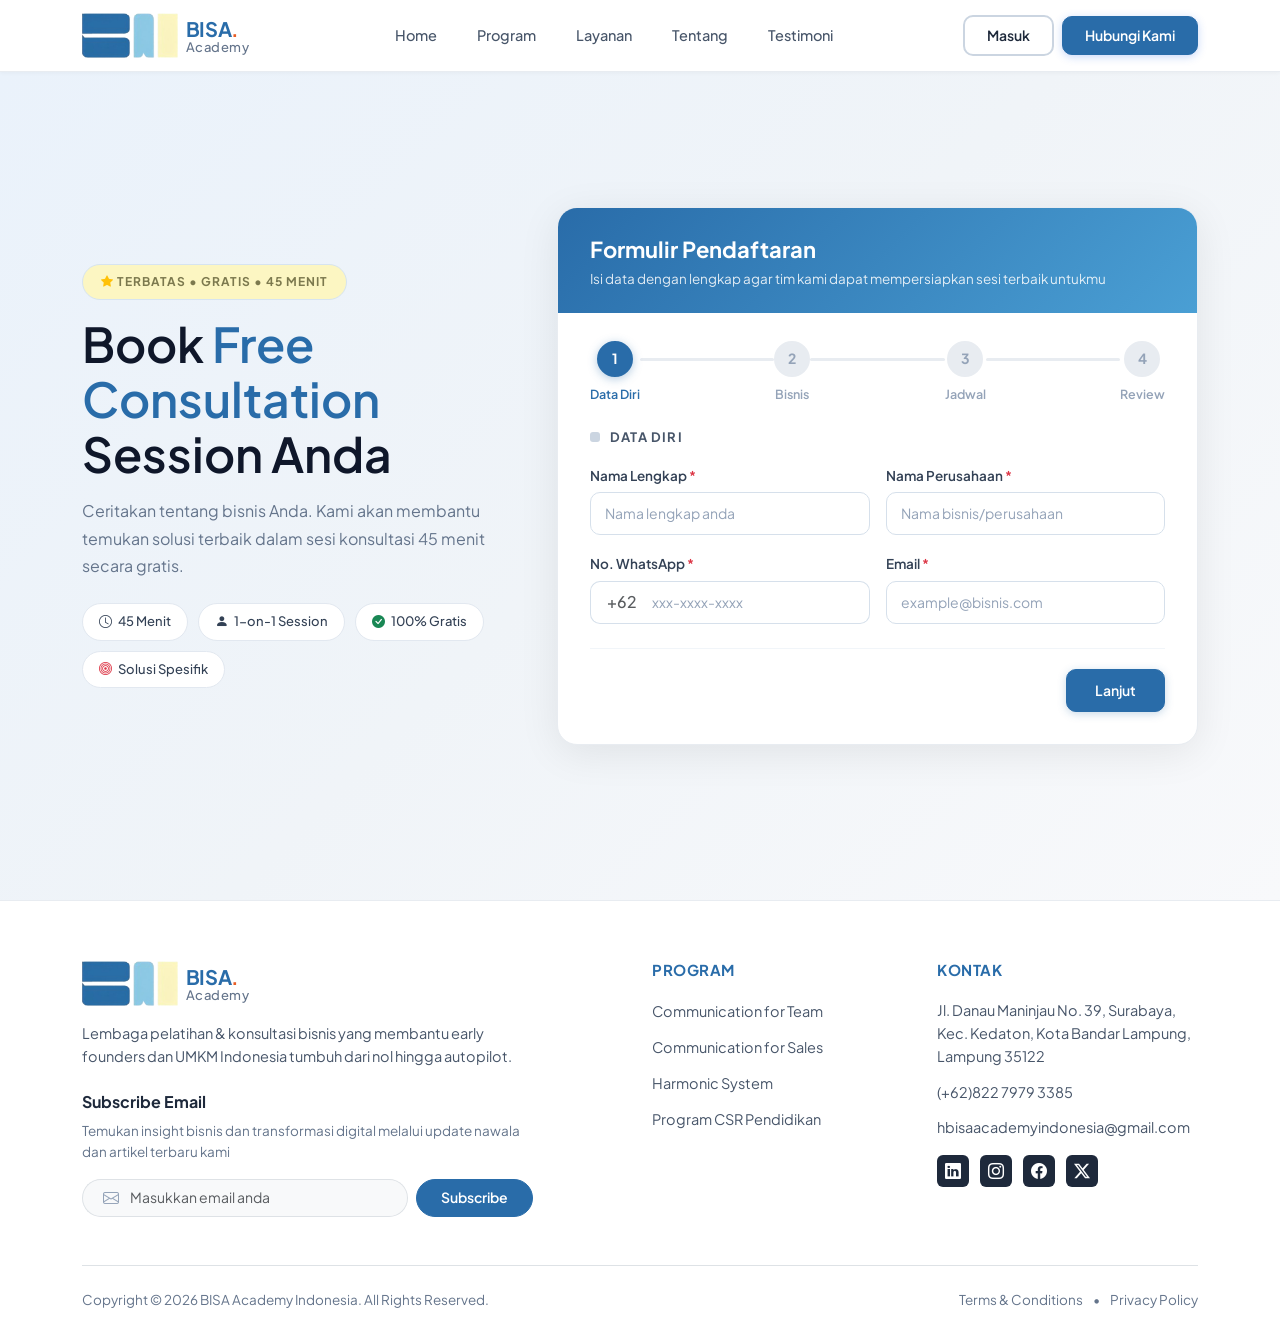
==== commit 944691b6: "penambahan home pada navbar" ====
--- a/formulir-pendaftaran.html
+++ b/formulir-pendaftaran.html
@@ -4,7 +4,7 @@
     <meta charset="UTF-8">
     <meta name="viewport" content="width=device-width, initial-scale=1.0">
     <meta name="description" content="Formulir Pendaftaran - BISA Academy">
-    <title>Formulir Pendaftaran - BISA Academy</title>
+    <title>BISA Academy</title>
     <link rel="preconnect" href="https://fonts.googleapis.com">
     <link rel="preconnect" href="https://fonts.gstatic.com" crossorigin>
     <link href="https://fonts.googleapis.com/css2?family=Plus+Jakarta+Sans:ital,wght@0,200..800;1,200..800&display=swap" rel="stylesheet">
@@ -31,10 +31,12 @@
             </button>
 
             <div class="collapse navbar-collapse" id="navbarContent">
-
                 <ul class="navbar-nav mx-auto mb-2 mb-lg-0">
                     <li class="nav-item">
-                        <a class="nav-link" href="#program" id="nav-program">Program</a>
+                        <a class="nav-link" href="index.html" id="nav-program">Home</a>
+                    </li>
+                    <li class="nav-item">
+                        <a class="nav-link" href="program.html" id="nav-program">Program</a>
                     </li>
                     <li class="nav-item">
                         <a class="nav-link" href="#layanan" id="nav-layanan">Layanan</a>
@@ -46,23 +48,19 @@
                         <a class="nav-link" href="#testimoni" id="nav-testimoni">Testimoni</a>
                     </li>
                 </ul>
-
                 <div class="d-flex align-items-center gap-2 navbar-actions">
                     <a href="formulir-pendaftaran.html" class="btn btn-outline-secondary btn-masuk" id="btn-signup">Masuk</a>
                     <a href="index.html#kontak" class="btn btn-primary btn-hubungi" id="btn-hubungi">Hubungi Kami</a>
                 </div>
-
             </div>
         </div>
     </nav>
 
     <div style="height: 72px;"></div>
-
     <!-- section hero -->
     <section class="hero-section" id="hero-section">
         <div class="container">
             <div class="row align-items-center gy-5">
-
                 <!-- Hero Teks -->
                 <div class="col-lg-5">
                     <div class="hero-badge mb-3">
@@ -85,18 +83,14 @@
                         <span class="hero-tag"><i class="bi bi-bullseye text-danger"></i> Solusi Spesifik</span>
                     </div>
                 </div>
-
                 <!-- Formulir Card -->
                 <div class="col-lg-7">
                     <div class="form-card" id="form-card">
-
                         <div class="form-card-header">
                             <h2>Formulir Pendaftaran</h2>
                             <p>Isi data dengan lengkap agar tim kami dapat mempersiapkan sesi terbaik untukmu</p>
                         </div>
-
                         <div class="form-card-body">
-
                             <div class="stepper mb-4">
                                 <div class="stepper-item active" data-step="1">
                                     <div class="stepper-circle">1</div>
@@ -118,9 +112,7 @@
                                     <span class="stepper-label">Review</span>
                                 </div>
                             </div>
-
                             <form id="registrationForm" novalidate>
-
                                 <!-- ===== Step 1: Data Diri ===== -->
                                 <div class="form-step active" id="step-1">
                                     <div class="step-section-label mb-3">
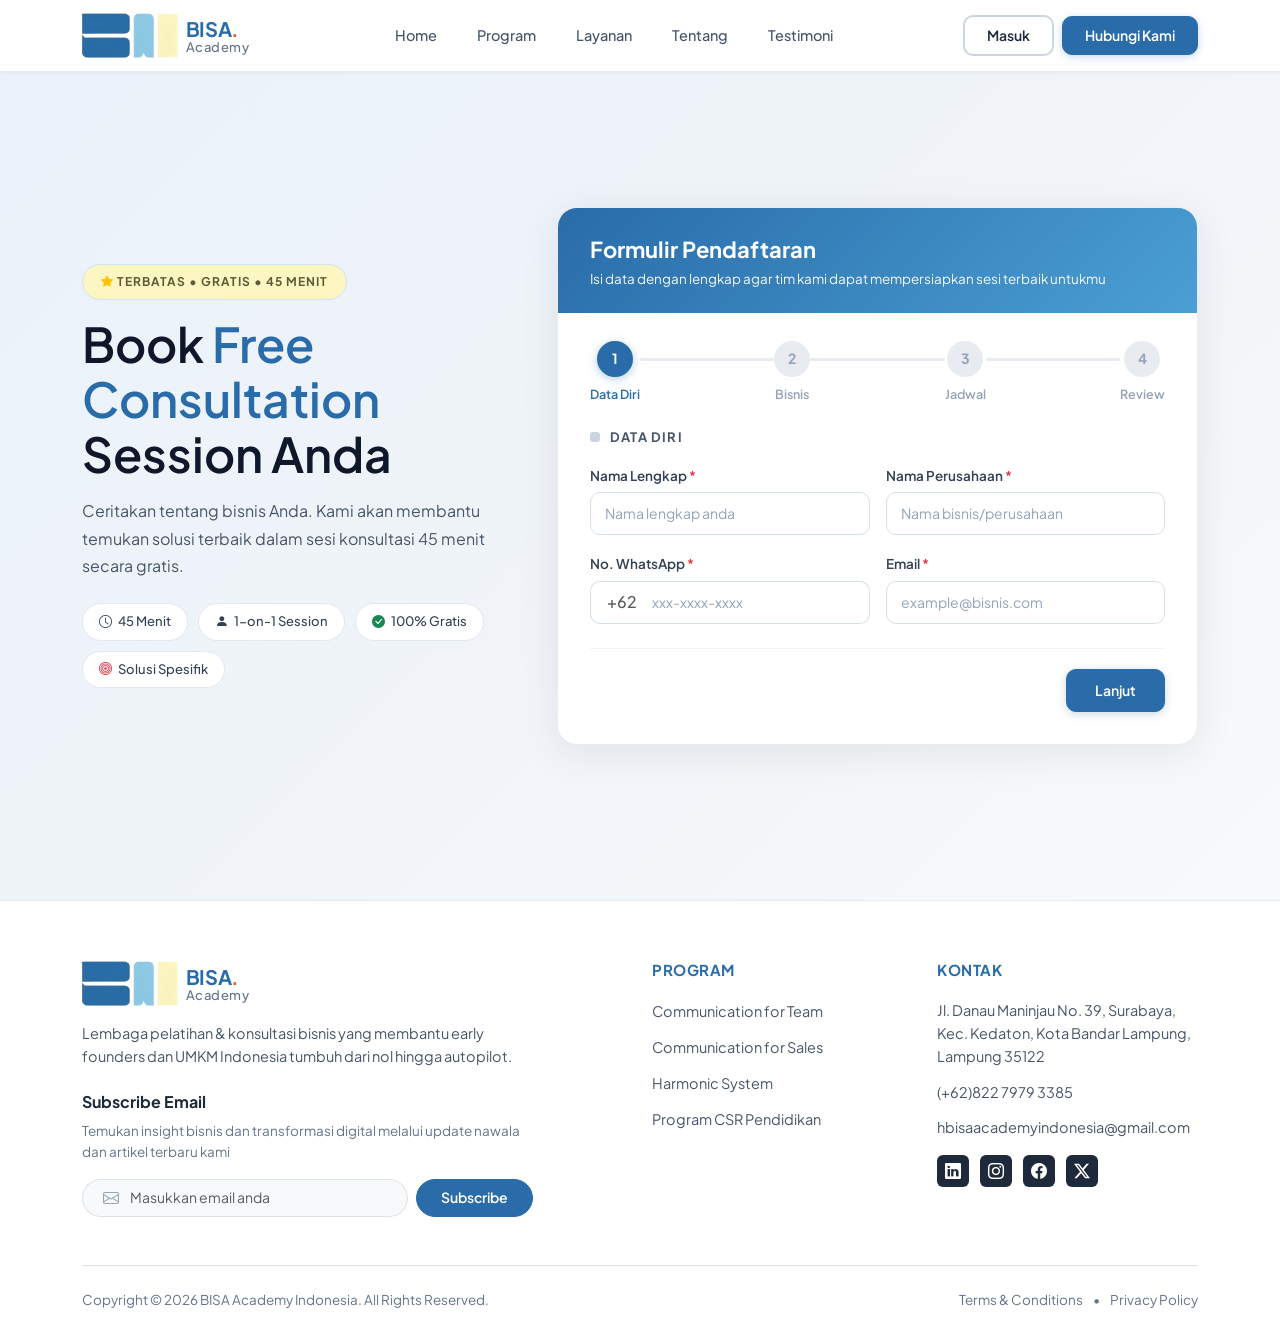
==== commit 92c35e66: "penyatuan script" ====
--- a/formulir-pendaftaran.html
+++ b/formulir-pendaftaran.html
@@ -1,5 +1,6 @@
 <!DOCTYPE html>
 <html lang="id">
+
 <head>
     <meta charset="UTF-8">
     <meta name="viewport" content="width=device-width, initial-scale=1.0">
@@ -7,10 +8,570 @@
     <title>BISA Academy</title>
     <link rel="preconnect" href="https://fonts.googleapis.com">
     <link rel="preconnect" href="https://fonts.gstatic.com" crossorigin>
-    <link href="https://fonts.googleapis.com/css2?family=Plus+Jakarta+Sans:ital,wght@0,200..800;1,200..800&display=swap" rel="stylesheet">
+    <link href="https://fonts.googleapis.com/css2?family=Plus+Jakarta+Sans:ital,wght@0,200..800;1,200..800&display=swap"
+        rel="stylesheet">
     <link href="https://cdn.jsdelivr.net/npm/bootstrap@5.3.3/dist/css/bootstrap.min.css" rel="stylesheet">
     <link rel="stylesheet" href="https://cdn.jsdelivr.net/npm/bootstrap-icons@1.11.1/font/bootstrap-icons.css">
     <link rel="stylesheet" href="style.css">
+    <style>
+        .hero-section {
+            padding: 60px 0 80px;
+            background: linear-gradient(135deg, #eaf2fb 0%, #f0f4f8 50%, #f8f9fb 100%);
+            min-height: calc(100vh - 72px);
+            display: flex;
+            align-items: center;
+        }
+
+        .hero-badge span {
+            display: inline-block;
+            background: #FCF6C2;
+            border: 1px solid #d6e4f0;
+            color: #5E5B37;
+            font-size: 12px;
+            font-weight: 700;
+            letter-spacing: 1px;
+            padding: 8px 18px;
+            border-radius: 50px;
+        }
+
+        .hero-title {
+            font-size: 48px;
+            font-weight: 600;
+            line-height: 1.15;
+            color: #0f172a;
+        }
+
+        .hero-title .text-highlight {
+            color: #296CA9;
+        }
+
+        .hero-desc {
+            font-size: 16px;
+            color: #475569;
+            line-height: 1.7;
+            max-width: 420px;
+        }
+
+        .hero-tags {
+            display: flex;
+            flex-wrap: wrap;
+            gap: 10px;
+        }
+
+        .hero-tag {
+            display: inline-flex;
+            align-items: center;
+            gap: 6px;
+            background: #ffffff;
+            border: 1px solid #e2e8f0;
+            padding: 8px 16px;
+            border-radius: 50px;
+            font-size: 13px;
+            font-weight: 500;
+            color: #334155;
+            transition: all 0.2s ease;
+        }
+
+        .hero-tag:hover {
+            border-color: #296CA9;
+            color: #296CA9;
+            transform: translateY(-1px);
+        }
+
+        .form-card {
+            background: #ffffff;
+            border-radius: 20px;
+            box-shadow: 0 8px 40px rgba(0, 0, 0, 0.08);
+            overflow: hidden;
+            border: 1px solid #e8ecf1;
+        }
+
+        .form-card-header {
+            background: linear-gradient(135deg, #296CA9 0%, #4a9fd4 100%);
+            padding: 28px 32px 24px;
+            color: #ffffff;
+        }
+
+        .form-card-header h2 {
+            font-size: 22px;
+            font-weight: 700;
+            margin-bottom: 6px;
+        }
+
+        .form-card-header p {
+            font-size: 13.5px;
+            opacity: 0.95;
+            margin: 0;
+            line-height: 1.5;
+        }
+
+        .form-card-body {
+            padding: 28px 32px 32px;
+        }
+
+        .stepper {
+            display: flex;
+            align-items: flex-start;
+            justify-content: space-between;
+            position: relative;
+        }
+
+        .stepper-item {
+            display: flex;
+            flex-direction: column;
+            align-items: center;
+            gap: 8px;
+            flex: 0 0 auto;
+            z-index: 1;
+        }
+
+        .stepper-circle {
+            width: 36px;
+            height: 36px;
+            border-radius: 50%;
+            display: flex;
+            align-items: center;
+            justify-content: center;
+            font-size: 14px;
+            font-weight: 700;
+            background: #e8ecf1;
+            color: #94a3b8;
+            border: 2px solid #e8ecf1;
+            transition: all 0.3s ease;
+        }
+
+        .stepper-item.active .stepper-circle {
+            background: #296CA9;
+            color: #ffffff;
+            border-color: #296CA9;
+            box-shadow: 0 2px 10px rgba(41, 108, 169, 0.35);
+        }
+
+        .stepper-item.completed .stepper-circle {
+            background: #15803d;
+            color: #ffffff;
+            border-color: #15803d;
+        }
+
+        .stepper-label {
+            font-size: 12.5px;
+            font-weight: 600;
+            color: #94a3b8;
+            text-align: center;
+            transition: color 0.3s ease;
+        }
+
+        .stepper-item.active .stepper-label {
+            color: #296CA9;
+        }
+
+        .stepper-item.completed .stepper-label {
+            color: #15803d;
+        }
+
+        .stepper-line {
+            flex: 1;
+            height: 3px;
+            background: #e8ecf1;
+            border-radius: 2px;
+            margin-top: 17px;
+            transition: background 0.3s ease;
+        }
+
+        .stepper-line.completed {
+            background: #22c55e;
+        }
+
+        .step-section-label {
+            display: flex;
+            align-items: center;
+            gap: 10px;
+            font-size: 13px;
+            font-weight: 700;
+            letter-spacing: 1.2px;
+            color: #475569;
+            text-transform: uppercase;
+        }
+
+        .section-dot {
+            width: 10px;
+            height: 10px;
+            border-radius: 3px;
+            background: #cbd5e1;
+            display: inline-block;
+        }
+
+        .form-step {
+            display: none;
+            animation: fadeSlideIn 0.35s ease;
+        }
+
+        .form-step.active {
+            display: block;
+        }
+
+        @keyframes fadeSlideIn {
+            from {
+                opacity: 0;
+                transform: translateX(20px);
+            }
+
+            to {
+                opacity: 1;
+                transform: translateX(0);
+            }
+        }
+
+        .form-card .form-label {
+            font-size: 13.5px;
+            font-weight: 600;
+            color: #334155;
+            margin-bottom: 6px;
+        }
+
+        .form-card .form-control,
+        .form-card .form-select {
+            border-radius: 10px;
+            border: 1.5px solid #d6e0eb;
+            padding: 10px 14px;
+            font-size: 14px;
+            color: #1e293b;
+            transition: border-color 0.2s ease, box-shadow 0.2s ease;
+        }
+
+        .form-card .form-control:focus,
+        .form-card .form-select:focus {
+            border-color: #296CA9;
+            box-shadow: 0 0 0 3px rgba(41, 108, 169, 0.12);
+        }
+
+        .form-card .form-control::placeholder {
+            color: #94a3b8;
+        }
+
+        .form-card .form-control.is-invalid,
+        .form-card .form-select.is-invalid {
+            border-color: #ef4444;
+            box-shadow: 0 0 0 3px rgba(239, 68, 68, 0.1);
+        }
+
+        .metode-option {
+            background: #f8fafc;
+            border: 1.5px solid #e2e8f0;
+            border-radius: 10px;
+            padding: 12px 18px;
+            flex: 1;
+            transition: all 0.2s ease;
+            cursor: pointer;
+        }
+
+        .metode-option:hover {
+            border-color: #296CA9;
+            background: #eff6ff;
+        }
+
+        .metode-option .form-check-label {
+            font-size: 13.5px;
+            font-weight: 500;
+            cursor: pointer;
+        }
+
+        .btn-outline-omset {
+            border: 1.5px solid #d6e0eb;
+            border-radius: 8px;
+            padding: 12px 16px;
+            color: #64748b;
+            font-size: 14.5px;
+            font-weight: 500;
+            transition: all 0.2s ease;
+            background-color: #ffffff;
+            cursor: pointer;
+        }
+
+        .btn-check:checked+.btn-outline-omset,
+        .btn-outline-omset:hover {
+            border-color: #296CA9;
+            color: #296CA9;
+            background-color: #eff6ff;
+        }
+
+        .question-card {
+            border: 1.5px solid #e8ecf1;
+            border-radius: 10px;
+            padding: 16px 20px;
+            margin-bottom: 16px;
+            display: flex;
+            justify-content: space-between;
+            align-items: center;
+            gap: 20px;
+            background-color: #ffffff;
+            transition: border-color 0.2s ease;
+        }
+
+        .question-text {
+            font-size: 14px;
+            color: #1e293b;
+            margin: 0;
+            line-height: 1.5;
+            flex: 1;
+        }
+
+        .question-options {
+            display: flex;
+            gap: 10px;
+            flex-shrink: 0;
+        }
+
+        .btn-outline-ya,
+        .btn-outline-tidak {
+            border: 1.5px solid #d6e0eb;
+            border-radius: 6px;
+            padding: 6px 16px;
+            font-size: 13.5px;
+            font-weight: 600;
+            display: inline-flex;
+            align-items: center;
+            gap: 6px;
+            transition: all 0.2s ease;
+            background-color: #ffffff;
+            cursor: pointer;
+            color: #64748b;
+        }
+
+        .btn-outline-ya:hover {
+            border-color: #22c55e;
+            color: #22c55e;
+            background-color: #f0fdf4;
+        }
+
+        .btn-outline-tidak:hover {
+            border-color: #ef4444;
+            color: #ef4444;
+            background-color: #fef2f2;
+        }
+
+        .btn-check:checked+.btn-outline-ya {
+            background-color: #f0fdf4;
+            border-color: #22c55e;
+            color: #166534;
+        }
+
+        .btn-check:checked+.btn-outline-ya i {
+            color: #166534;
+        }
+
+        .btn-check:checked+.btn-outline-tidak {
+            background-color: #fef2f2;
+            border-color: #ef4444;
+            color: #dc2626;
+        }
+
+        .btn-check:checked+.btn-outline-tidak i {
+            color: #dc2626;
+        }
+
+        .form-nav {
+            display: flex;
+            align-items: center;
+            justify-content: space-between;
+            border-top: 1px solid #f1f5f9;
+            padding-top: 20px;
+        }
+
+        .btn-kembali {
+            font-size: 14px;
+            font-weight: 600;
+            padding: 10px 22px;
+            border-radius: 10px;
+            border: 1.5px solid #cbd5e1 !important;
+            color: #475569 !important;
+            background: transparent !important;
+            transition: all 0.25s ease;
+        }
+
+        .btn-kembali:hover {
+            border-color: #296CA9 !important;
+            color: #296CA9 !important;
+            background: #eff6ff !important;
+        }
+
+        .btn-lanjut {
+            font-size: 14px;
+            font-weight: 600;
+            padding: 10px 28px;
+            border-radius: 10px;
+            background: #296CA9 !important;
+            border-color: #296CA9 !important;
+            color: #ffffff !important;
+            box-shadow: 0 2px 8px rgba(41, 108, 169, 0.25);
+            transition: all 0.25s ease;
+        }
+
+        .btn-lanjut:hover {
+            background: #1e5a8f !important;
+            border-color: #1e5a8f !important;
+            box-shadow: 0 4px 14px rgba(41, 108, 169, 0.35);
+            transform: translateY(-1px);
+        }
+
+        .btn-lanjut {
+            transition: transform 0.2s ease;
+            display: inline-block;
+        }
+
+        .btn-lanjut:hover {
+            transform: translateY(-1px);
+        }
+
+        .btn-kirim {
+            font-size: 14px;
+            font-weight: 600;
+            padding: 10px 28px;
+            border-radius: 10px;
+            background: #22c55e !important;
+            border-color: #22c55e !important;
+            color: #ffffff !important;
+            box-shadow: 0 2px 8px rgba(34, 197, 94, 0.25);
+            transition: all 0.25s ease;
+        }
+
+        .btn-kirim:hover {
+            background: #16a34a !important;
+            border-color: #16a34a !important;
+            box-shadow: 0 4px 14px rgba(34, 197, 94, 0.35);
+            transform: translateY(-1px);
+        }
+
+        .review-section {
+            background: #f8fafc;
+            border: 1px solid #e8ecf1;
+            border-radius: 12px;
+            padding: 18px 20px;
+            margin-bottom: 14px;
+        }
+
+        .review-section-title {
+            font-size: 14px;
+            font-weight: 700;
+            color: #296CA9;
+            margin-bottom: 12px;
+            padding-bottom: 8px;
+            border-bottom: 1px solid #e8ecf1;
+        }
+
+        .review-row {
+            display: flex;
+            justify-content: space-between;
+            align-items: flex-start;
+            padding: 6px 0;
+            gap: 12px;
+        }
+
+        .review-label {
+            font-size: 13px;
+            color: #64748b;
+            font-weight: 500;
+            flex: 0 0 140px;
+        }
+
+        .review-value {
+            font-size: 13.5px;
+            color: #1e293b;
+            font-weight: 600;
+            text-align: right;
+            flex: 1;
+            word-break: break-word;
+        }
+
+        .success-icon {
+            font-size: 52px;
+            animation: popIn 0.4s ease;
+        }
+
+        @keyframes popIn {
+            0% {
+                transform: scale(0.5);
+                opacity: 0;
+            }
+
+            70% {
+                transform: scale(1.15);
+            }
+
+            100% {
+                transform: scale(1);
+                opacity: 1;
+            }
+        }
+
+        @media (max-width: 991.98px) {
+            .hero-section {
+                padding: 40px 0 60px;
+            }
+
+            .hero-title {
+                font-size: 36px;
+            }
+
+            .form-card-body {
+                padding: 20px;
+            }
+
+            .form-card-header {
+                padding: 22px 20px 18px;
+            }
+        }
+
+        @media (max-width: 575.98px) {
+            .hero-title {
+                font-size: 28px;
+            }
+
+            .hero-desc {
+                font-size: 14px;
+            }
+
+            .stepper-label {
+                font-size: 11px;
+            }
+
+            .stepper-circle {
+                width: 30px;
+                height: 30px;
+                font-size: 12px;
+            }
+
+            .form-card-body {
+                padding: 16px;
+            }
+
+            .review-row {
+                flex-direction: column;
+                gap: 2px;
+            }
+
+            .review-value {
+                text-align: left;
+            }
+
+            .metode-option {
+                padding: 10px 14px;
+            }
+
+            .form-nav {
+                flex-direction: column;
+                gap: 10px;
+            }
+
+            .form-nav .ms-auto {
+                width: 100%;
+            }
+
+            .form-nav .btn {
+                width: 100%;
+            }
+        }
+    </style>
 </head>
 
 <body>
@@ -18,7 +579,7 @@
         <div class="container">
 
             <a href="index.html" class="navbar-brand d-flex align-items-center gap-2" id="navbar-logo">
-                <img src="assets/icon/icon-Bisa-Academy.png" alt="BISA Academy Logo" class="logo-image">
+                <img src="assets/icon/icon-Bisa-Academy.png" alt="BISA Academy Logo" class="logo-image" width="45" height="45">
                 <div class="logo-text">
                     <span class="brand-name">BISA<span class="titik">.</span></span>
                     <span class="brand-sub">Academy</span>
@@ -26,7 +587,8 @@
             </a>
 
             <!-- navbar mobiloe -->
-            <button class="navbar-toggler" type="button" data-bs-toggle="collapse" data-bs-target="#navbarContent" aria-controls="navbarContent" aria-expanded="false" aria-label="Toggle navigation">
+            <button class="navbar-toggler" type="button" data-bs-toggle="collapse" data-bs-target="#navbarContent"
+                aria-controls="navbarContent" aria-expanded="false" aria-label="Toggle navigation">
                 <span class="navbar-toggler-icon"></span>
             </button>
 
@@ -49,8 +611,8 @@
                     </li>
                 </ul>
                 <div class="d-flex align-items-center gap-2 navbar-actions">
-                    <a href="formulir-pendaftaran.html" class="btn btn-outline-secondary btn-masuk" id="btn-signup">Masuk</a>
-                    <a href="index.html#kontak" class="btn btn-primary btn-hubungi" id="btn-hubungi">Hubungi Kami</a>
+                    <a href="" class="btn btn-outline-secondary btn-masuk" id="btn-signup">Masuk</a>
+                    <a href="#hubungi-kami-title" class="btn btn-primary btn-hubungi" id="btn-hubungi">Hubungi Kami</a>
                 </div>
             </div>
         </div>
@@ -58,7 +620,8 @@
 
     <div style="height: 72px;"></div>
     <!-- section hero -->
-    <section class="hero-section" id="hero-section">
+    <main>
+        <section class="hero-section" id="hero-section">
         <div class="container">
             <div class="row align-items-center gy-5">
                 <!-- Hero Teks -->
@@ -120,23 +683,34 @@
                                     </div>
                                     <div class="row g-3">
                                         <div class="col-md-6">
-                                            <label for="namaLengkap" class="form-label">Nama Lengkap <span class="text-danger">*</span></label>
-                                            <input type="text" class="form-control" id="namaLengkap" placeholder="Nama lengkap anda" required>
+                                            <label for="namaLengkap" class="form-label">Nama Lengkap <span
+                                                    class="text-danger">*</span></label>
+                                            <input type="text" class="form-control" id="namaLengkap"
+                                                placeholder="Nama lengkap anda" required>
                                         </div>
                                         <div class="col-md-6">
-                                            <label for="namaPerusahaan" class="form-label">Nama Perusahaan <span class="text-danger">*</span></label>
-                                            <input type="text" class="form-control" id="namaPerusahaan" placeholder="Nama bisnis/perusahaan" required>
+                                            <label for="namaPerusahaan" class="form-label">Nama Perusahaan <span
+                                                    class="text-danger">*</span></label>
+                                            <input type="text" class="form-control" id="namaPerusahaan"
+                                                placeholder="Nama bisnis/perusahaan" required>
                                         </div>
                                         <div class="col-md-6">
-                                            <label for="noWhatsapp" class="form-label">No. WhatsApp <span class="text-danger">*</span></label>
+                                            <label for="noWhatsapp" class="form-label">No. WhatsApp <span
+                                                    class="text-danger">*</span></label>
                                             <div class="input-group">
-                                                <span class="input-group-text bg-white text-muted border-end-0 px-3" id="addon-wa" style="border-color: #d6e0eb; font-weight: 500; border-radius: 10px 0 0 10px;">+62</span>
-                                                <input type="text" class="form-control border-start-0 ps-0" id="noWhatsapp" placeholder="xxx-xxxx-xxxx" required style="border-radius: 0 10px 10px 0;">
+                                                <span class="input-group-text bg-white text-muted border-end-0 px-3"
+                                                    id="addon-wa"
+                                                    style="border-color: #d6e0eb; font-weight: 500; border-radius: 10px 0 0 10px;">+62</span>
+                                                <input type="text" class="form-control border-start-0 ps-0"
+                                                    id="noWhatsapp" placeholder="xxx-xxxx-xxxx" required
+                                                    style="border-radius: 0 10px 10px 0;">
                                             </div>
                                         </div>
                                         <div class="col-md-6">
-                                            <label for="emailUtama" class="form-label">Email <span class="text-danger">*</span></label>
-                                            <input type="email" class="form-control" id="emailUtama" placeholder="example@bisnis.com" required>
+                                            <label for="emailUtama" class="form-label">Email <span
+                                                    class="text-danger">*</span></label>
+                                            <input type="email" class="form-control" id="emailUtama"
+                                                placeholder="example@bisnis.com" required>
                                             <div class="invalid-feedback">masukkan email yang benar !</div>
                                         </div>
                                     </div>
@@ -146,7 +720,8 @@
                                 <div class="form-step" id="step-2">
                                     <div class="row g-4">
                                         <div class="col-12">
-                                            <label for="industriBisnis" class="form-label">Industri/Bidang Usaha <span class="text-danger">*</span></label>
+                                            <label for="industriBisnis" class="form-label">Industri/Bidang Usaha <span
+                                                    class="text-danger">*</span></label>
                                             <select class="form-select" id="industriBisnis" required>
                                                 <option value="" disabled selected>-- Pilih Industri --</option>
                                                 <option value="teknologi">Teknologi</option>
@@ -161,98 +736,145 @@
                                         </div>
 
                                         <div class="col-12">
-                                            <label class="form-label mb-2">Omset Bisnis per Bulan <span class="text-danger">*</span></label>
+                                            <label class="form-label mb-2">Omset Bisnis per Bulan <span
+                                                    class="text-danger">*</span></label>
                                             <div class="row g-3">
                                                 <div class="col-md-6">
-                                                    <input type="radio" class="btn-check" name="omsetBisnis" id="omset1" value="< Rp 10 Juta" required>
-                                                    <label class="btn btn-outline-omset w-100 text-start" for="omset1">&lt; Rp 10 Juta</label>
+                                                    <input type="radio" class="btn-check" name="omsetBisnis" id="omset1"
+                                                        value="< Rp 10 Juta" required>
+                                                    <label class="btn btn-outline-omset w-100 text-start"
+                                                        for="omset1">&lt; Rp 10 Juta</label>
                                                 </div>
                                                 <div class="col-md-6">
-                                                    <input type="radio" class="btn-check" name="omsetBisnis" id="omset2" value="Rp 10 - 50 Juta">
-                                                    <label class="btn btn-outline-omset w-100 text-start" for="omset2">Rp 10 - 50 Juta</label>
+                                                    <input type="radio" class="btn-check" name="omsetBisnis" id="omset2"
+                                                        value="Rp 10 - 50 Juta">
+                                                    <label class="btn btn-outline-omset w-100 text-start"
+                                                        for="omset2">Rp 10 - 50 Juta</label>
                                                 </div>
                                                 <div class="col-md-6">
-                                                    <input type="radio" class="btn-check" name="omsetBisnis" id="omset3" value="Rp 50 - 200 Juta">
-                                                    <label class="btn btn-outline-omset w-100 text-start" for="omset3">Rp 50 - 200 Juta</label>
+                                                    <input type="radio" class="btn-check" name="omsetBisnis" id="omset3"
+                                                        value="Rp 50 - 200 Juta">
+                                                    <label class="btn btn-outline-omset w-100 text-start"
+                                                        for="omset3">Rp 50 - 200 Juta</label>
                                                 </div>
                                                 <div class="col-md-6">
-                                                    <input type="radio" class="btn-check" name="omsetBisnis" id="omset4" value="Rp 200 Juta - 1 M">
-                                                    <label class="btn btn-outline-omset w-100 text-start" for="omset4">Rp 200 Juta - 1 M</label>
+                                                    <input type="radio" class="btn-check" name="omsetBisnis" id="omset4"
+                                                        value="Rp 200 Juta - 1 M">
+                                                    <label class="btn btn-outline-omset w-100 text-start"
+                                                        for="omset4">Rp 200 Juta - 1 M</label>
                                                 </div>
                                                 <div class="col-12">
-                                                    <input type="radio" class="btn-check" name="omsetBisnis" id="omset5" value="> Rp 1 Miliar">
-                                                    <label class="btn btn-outline-omset w-100 text-start" for="omset5">&gt; Rp 1 Miliar</label>
+                                                    <input type="radio" class="btn-check" name="omsetBisnis" id="omset5"
+                                                        value="> Rp 1 Miliar">
+                                                    <label class="btn btn-outline-omset w-100 text-start"
+                                                        for="omset5">&gt; Rp 1 Miliar</label>
                                                 </div>
                                             </div>
                                         </div>
 
                                         <div class="col-12 mt-4">
-                                            <label class="form-label mb-1">Kondisi Bisnis Saat Ini <span class="text-danger">*</span></label>
-                                            <p class="text-muted fst-italic" style="font-size: 13.5px; margin-bottom: 20px;">Jawab setiap pertanyaan dengan jujur sesuai kondisi bisnis kamu sekarang</p>
+                                            <label class="form-label mb-1">Kondisi Bisnis Saat Ini <span
+                                                    class="text-danger">*</span></label>
+                                            <p class="text-muted fst-italic"
+                                                style="font-size: 13.5px; margin-bottom: 20px;">Jawab setiap pertanyaan
+                                                dengan jujur sesuai kondisi bisnis kamu sekarang</p>
 
                                             <!-- Pertanyaan 1 -->
                                             <div class="question-card">
-                                                <p class="question-text">Apakah setidaknya 30-40% pelanggan membeli kembali atau secara aktif mereferensikan orang lain (dengan bukti)?</p>
+                                                <p class="question-text">Apakah setidaknya 30-40% pelanggan membeli
+                                                    kembali atau secara aktif mereferensikan orang lain (dengan bukti)?
+                                                </p>
                                                 <div class="question-options">
-                                                    <input type="radio" class="btn-check" name="q1" id="q1_ya" value="Ya" required>
-                                                    <label class="btn btn-outline-ya" for="q1_ya"><i class="bi bi-check-circle"></i> Ya</label>
-                                                    <input type="radio" class="btn-check" name="q1" id="q1_tidak" value="Tidak">
-                                                    <label class="btn btn-outline-tidak" for="q1_tidak"><i class="bi bi-x-circle"></i> Tidak</label>
+                                                    <input type="radio" class="btn-check" name="q1" id="q1_ya"
+                                                        value="Ya" required>
+                                                    <label class="btn btn-outline-ya" for="q1_ya"><i
+                                                            class="bi bi-check-circle"></i> Ya</label>
+                                                    <input type="radio" class="btn-check" name="q1" id="q1_tidak"
+                                                        value="Tidak">
+                                                    <label class="btn btn-outline-tidak" for="q1_tidak"><i
+                                                            class="bi bi-x-circle"></i> Tidak</label>
                                                 </div>
                                             </div>
 
                                             <!-- Pertanyaan 2 -->
                                             <div class="question-card">
-                                                <p class="question-text">Apakah harga saat ini menghasilkan keuntungan operasional setelah semua biaya langsung dan tidak langsung?</p>
+                                                <p class="question-text">Apakah harga saat ini menghasilkan keuntungan
+                                                    operasional setelah semua biaya langsung dan tidak langsung?</p>
                                                 <div class="question-options">
-                                                    <input type="radio" class="btn-check" name="q2" id="q2_ya" value="Ya" required>
-                                                    <label class="btn btn-outline-ya" for="q2_ya"><i class="bi bi-check-circle"></i> Ya</label>
-                                                    <input type="radio" class="btn-check" name="q2" id="q2_tidak" value="Tidak">
-                                                    <label class="btn btn-outline-tidak" for="q2_tidak"><i class="bi bi-x-circle"></i> Tidak</label>
+                                                    <input type="radio" class="btn-check" name="q2" id="q2_ya"
+                                                        value="Ya" required>
+                                                    <label class="btn btn-outline-ya" for="q2_ya"><i
+                                                            class="bi bi-check-circle"></i> Ya</label>
+                                                    <input type="radio" class="btn-check" name="q2" id="q2_tidak"
+                                                        value="Tidak">
+                                                    <label class="btn btn-outline-tidak" for="q2_tidak"><i
+                                                            class="bi bi-x-circle"></i> Tidak</label>
                                                 </div>
                                             </div>
 
                                             <!-- Pertanyaan 3 -->
                                             <div class="question-card">
-                                                <p class="question-text">Apakah perusahaan dapat dengan jelas mendeskripsikan pelanggan idealnya dan secara rutin menolak pelanggan yang tidak sesuai?</p>
+                                                <p class="question-text">Apakah perusahaan dapat dengan jelas
+                                                    mendeskripsikan pelanggan idealnya dan secara rutin menolak
+                                                    pelanggan yang tidak sesuai?</p>
                                                 <div class="question-options">
-                                                    <input type="radio" class="btn-check" name="q3" id="q3_ya" value="Ya" required>
-                                                    <label class="btn btn-outline-ya" for="q3_ya"><i class="bi bi-check-circle"></i> Ya</label>
-                                                    <input type="radio" class="btn-check" name="q3" id="q3_tidak" value="Tidak">
-                                                    <label class="btn btn-outline-tidak" for="q3_tidak"><i class="bi bi-x-circle"></i> Tidak</label>
+                                                    <input type="radio" class="btn-check" name="q3" id="q3_ya"
+                                                        value="Ya" required>
+                                                    <label class="btn btn-outline-ya" for="q3_ya"><i
+                                                            class="bi bi-check-circle"></i> Ya</label>
+                                                    <input type="radio" class="btn-check" name="q3" id="q3_tidak"
+                                                        value="Tidak">
+                                                    <label class="btn btn-outline-tidak" for="q3_tidak"><i
+                                                            class="bi bi-x-circle"></i> Tidak</label>
                                                 </div>
                                             </div>
 
                                             <!-- Pertanyaan 4 -->
                                             <div class="question-card">
-                                                <p class="question-text">Dalam setiap proses penjualan, apakah secara konsisten dijelaskan mengapa pelanggan memilih kita dibandingkan alternatif lain?</p>
+                                                <p class="question-text">Dalam setiap proses penjualan, apakah secara
+                                                    konsisten dijelaskan mengapa pelanggan memilih kita dibandingkan
+                                                    alternatif lain?</p>
                                                 <div class="question-options">
-                                                    <input type="radio" class="btn-check" name="q4" id="q4_ya" value="Ya" required>
-                                                    <label class="btn btn-outline-ya" for="q4_ya"><i class="bi bi-check-circle"></i> Ya</label>
-                                                    <input type="radio" class="btn-check" name="q4" id="q4_tidak" value="Tidak">
-                                                    <label class="btn btn-outline-tidak" for="q4_tidak"><i class="bi bi-x-circle"></i> Tidak</label>
+                                                    <input type="radio" class="btn-check" name="q4" id="q4_ya"
+                                                        value="Ya" required>
+                                                    <label class="btn btn-outline-ya" for="q4_ya"><i
+                                                            class="bi bi-check-circle"></i> Ya</label>
+                                                    <input type="radio" class="btn-check" name="q4" id="q4_tidak"
+                                                        value="Tidak">
+                                                    <label class="btn btn-outline-tidak" for="q4_tidak"><i
+                                                            class="bi bi-x-circle"></i> Tidak</label>
                                                 </div>
                                             </div>
 
                                             <!-- Pertanyaan 5 -->
                                             <div class="question-card">
-                                                <p class="question-text">Apakah pendapatan, biaya, keuntungan, dan posisi kas dapat dijelaskan tanpa perkiraan?</p>
+                                                <p class="question-text">Apakah pendapatan, biaya, keuntungan, dan
+                                                    posisi kas dapat dijelaskan tanpa perkiraan?</p>
                                                 <div class="question-options">
-                                                    <input type="radio" class="btn-check" name="q5" id="q5_ya" value="Ya" required>
-                                                    <label class="btn btn-outline-ya" for="q5_ya"><i class="bi bi-check-circle"></i> Ya</label>
-                                                    <input type="radio" class="btn-check" name="q5" id="q5_tidak" value="Tidak">
-                                                    <label class="btn btn-outline-tidak" for="q5_tidak"><i class="bi bi-x-circle"></i> Tidak</label>
+                                                    <input type="radio" class="btn-check" name="q5" id="q5_ya"
+                                                        value="Ya" required>
+                                                    <label class="btn btn-outline-ya" for="q5_ya"><i
+                                                            class="bi bi-check-circle"></i> Ya</label>
+                                                    <input type="radio" class="btn-check" name="q5" id="q5_tidak"
+                                                        value="Tidak">
+                                                    <label class="btn btn-outline-tidak" for="q5_tidak"><i
+                                                            class="bi bi-x-circle"></i> Tidak</label>
                                                 </div>
                                             </div>
 
                                             <!-- Pertanyaan 6 -->
                                             <div class="question-card">
-                                                <p class="question-text">Apakah operasional harian masih bergantung pada pemilik atau individu tertentu?</p>
+                                                <p class="question-text">Apakah operasional harian masih bergantung pada
+                                                    pemilik atau individu tertentu?</p>
                                                 <div class="question-options">
-                                                    <input type="radio" class="btn-check" name="q6" id="q6_ya" value="Ya" required>
-                                                    <label class="btn btn-outline-ya" for="q6_ya"><i class="bi bi-check-circle"></i> Ya</label>
-                                                    <input type="radio" class="btn-check" name="q6" id="q6_tidak" value="Tidak">
-                                                    <label class="btn btn-outline-tidak" for="q6_tidak"><i class="bi bi-x-circle"></i> Tidak</label>
+                                                    <input type="radio" class="btn-check" name="q6" id="q6_ya"
+                                                        value="Ya" required>
+                                                    <label class="btn btn-outline-ya" for="q6_ya"><i
+                                                            class="bi bi-check-circle"></i> Ya</label>
+                                                    <input type="radio" class="btn-check" name="q6" id="q6_tidak"
+                                                        value="Tidak">
+                                                    <label class="btn btn-outline-tidak" for="q6_tidak"><i
+                                                            class="bi bi-x-circle"></i> Tidak</label>
                                                 </div>
                                             </div>
 
@@ -267,11 +889,13 @@
                                     </div>
                                     <div class="row g-3">
                                         <div class="col-md-6">
-                                            <label for="tanggalKonsultasi" class="form-label">Tanggal Konsultasi <span class="text-danger">*</span></label>
+                                            <label for="tanggalKonsultasi" class="form-label">Tanggal Konsultasi <span
+                                                    class="text-danger">*</span></label>
                                             <input type="date" class="form-control" id="tanggalKonsultasi" required>
                                         </div>
                                         <div class="col-md-6">
-                                            <label for="waktuKonsultasi" class="form-label">Waktu Konsultasi <span class="text-danger">*</span></label>
+                                            <label for="waktuKonsultasi" class="form-label">Waktu Konsultasi <span
+                                                    class="text-danger">*</span></label>
                                             <select class="form-select" id="waktuKonsultasi" required>
                                                 <option value="" disabled selected>Pilih waktu</option>
                                                 <option value="09:00">09:00 - 09:45 WIB</option>
@@ -282,16 +906,19 @@
                                             </select>
                                         </div>
                                         <div class="col-12">
-                                            <label for="metodeSesi" class="form-label">Metode Sesi <span class="text-danger">*</span></label>
+                                            <label for="metodeSesi" class="form-label">Metode Sesi <span
+                                                    class="text-danger">*</span></label>
                                             <div class="d-flex gap-3 mt-1">
                                                 <div class="form-check metode-option">
-                                                    <input class="form-check-input" type="radio" name="metodeSesi" id="metodeOnline" value="online" checked required>
+                                                    <input class="form-check-input" type="radio" name="metodeSesi"
+                                                        id="metodeOnline" value="online" checked required>
                                                     <label class="form-check-label" for="metodeOnline">
                                                         <i class="bi bi-laptop"></i> Online (Zoom/Google Meet)
                                                     </label>
                                                 </div>
                                                 <div class="form-check metode-option">
-                                                    <input class="form-check-input" type="radio" name="metodeSesi" id="metodeOffline" value="offline">
+                                                    <input class="form-check-input" type="radio" name="metodeSesi"
+                                                        id="metodeOffline" value="offline">
                                                     <label class="form-check-label" for="metodeOffline">
                                                         <i class="bi bi-building"></i> Offline (Tatap Muka)
                                                     </label>
@@ -299,8 +926,10 @@
                                             </div>
                                         </div>
                                         <div class="col-12">
-                                            <label for="pertanyaan" class="form-label">Pertanyaan/Topik Konsultasi</label>
-                                            <textarea class="form-control" id="pertanyaan" rows="2" placeholder="Ceritakan tantangan bisnis yang ingin kamu bahas. Semakin detail, semakin baik persiapan tim kami..."></textarea>
+                                            <label for="pertanyaan" class="form-label">Pertanyaan/Topik
+                                                Konsultasi</label>
+                                            <textarea class="form-control" id="pertanyaan" rows="2"
+                                                placeholder="Ceritakan tantangan bisnis yang ingin kamu bahas. Semakin detail, semakin baik persiapan tim kami..."></textarea>
                                         </div>
                                     </div>
                                 </div>
@@ -310,14 +939,16 @@
                                     <div class="step-section-label mb-3">
                                         <span class="section-dot"></span> REVIEW
                                     </div>
-                                    <p class="text-muted mb-3" style="font-size: 14px;">Pastikan semua data sudah benar sebelum mengirim.</p>
+                                    <p class="text-muted mb-3" style="font-size: 14px;">Pastikan semua data sudah benar
+                                        sebelum mengirim.</p>
                                     <div class="review-summary" id="review-summary">
                                     </div>
                                 </div>
 
                                 <!-- Tombol Navigasi -->
                                 <div class="form-nav mt-4">
-                                    <button type="button" class="btn btn-outline-secondary btn-kembali d-none" id="btn-prev">
+                                    <button type="button" class="btn btn-outline-secondary btn-kembali d-none"
+                                        id="btn-prev">
                                         Kembali
                                     </button>
                                     <div class="ms-auto d-flex gap-2">
@@ -337,38 +968,44 @@
             </div>
         </div>
     </section>
+    </main>
 
     <footer class="footer-bisa">
         <div class="container">
             <div class="row gy-4">
                 <div class="col-lg-5">
                     <a href="index.html" class="d-flex align-items-center gap-2 mb-3 text-decoration-none">
-                        <img src="assets/icon/icon-Bisa-Academy.png" alt="BISA Academy Logo" class="logo-image">
+                        <img src="assets/icon/icon-Bisa-Academy.png" alt="BISA Academy Logo" class="logo-image" width="45" height="45">
                         <div class="logo-text">
                             <span class="brand-name">BISA<span class="titik">.</span></span>
                             <span class="brand-sub">Academy</span>
                         </div>
                     </a>
                     <p class="footer-desc mb-4">
-                        Lembaga pelatihan & konsultasi bisnis yang membantu early founders dan UMKM Indonesia tumbuh dari nol hingga autopilot.
+                        Lembaga pelatihan & konsultasi bisnis yang membantu early founders dan UMKM Indonesia tumbuh
+                        dari nol hingga autopilot.
                     </p>
-                    
-                    <h5 class="subscribe-title mb-2">Subscribe Email</h5>
-                    <p class="subscribe-desc mb-3">Temukan insight bisnis dan transformasi digital melalui update nawala dan artikel terbaru kami</p>
-                    
+
+                    <h3 class="subscribe-title mb-2">Subscribe Email</h3>
+                    <p class="subscribe-desc mb-3">Temukan insight bisnis dan transformasi digital melalui update nawala
+                        dan artikel terbaru kami</p>
+
                     <form class="subscribe-form d-flex">
                         <div class="input-group">
-                            <span class="input-group-text bg-light border-end-0 rounded-start-pill"><i class="bi bi-envelope"></i></span>
-                            <input type="email" class="form-control bg-light border-start-0 rounded-end-pill px-0" placeholder="Masukkan email anda" required>
+                            <span class="input-group-text bg-light border-end-0 rounded-start-pill"><i
+                                    class="bi bi-envelope"></i></span>
+                            <input type="email" class="form-control bg-light border-start-0 rounded-end-pill px-0"
+                                placeholder="Masukkan email anda" required>
                         </div>
-                        <button class="btn btn-primary btn-subscribe rounded-pill ms-2 px-4" type="submit">Subscribe</button>
+                        <button class="btn btn-primary btn-subscribe rounded-pill ms-2 px-4"
+                            type="submit">Subscribe</button>
                     </form>
                 </div>
 
                 <div class="col-lg-1"></div>
 
                 <div class="col-lg-3 col-md-6 mt-5 mt-lg-4">
-                    <h5 class="footer-title">PROGRAM</h5>
+                    <h3 class="footer-title">PROGRAM</h3>
                     <ul class="footer-links list-unstyled">
                         <li><a href="#">Communication for Team</a></li>
                         <li><a href="#">Communication for Sales</a></li>
@@ -378,21 +1015,22 @@
                 </div>
 
                 <div class="col-lg-3 col-md-6 mt-4 mt-lg-4">
-                    <h5 class="footer-title">KONTAK</h5>
+                    <h3 class="footer-title">KONTAK</h3>
                     <ul class="footer-contact list-unstyled">
                         <li>Jl. Danau Maninjau No. 39, Surabaya, Kec. Kedaton, Kota Bandar Lampung, Lampung 35122</li>
                         <li>(+62)822 7979 3385</li>
                         <li>hbisaacademyindonesia@gmail.com</li>
                     </ul>
                     <div class="social-links mt-3">
-                        <a href="#"><i class="bi bi-linkedin"></i></a>
-                        <a href="#"><i class="bi bi-instagram"></i></a>
-                        <a href="#"><i class="bi bi-facebook"></i></a>
-                        <a href="#"><i class="bi bi-twitter-x"></i></a>
+                        <a href="#" aria-label="LinkedIn BISA Academy"><i class="bi bi-linkedin"></i></a>
+                        <a href="#" aria-label="Instagram BISA Academy"><i class="bi bi-instagram"></i></a>
+                        <a href="#" aria-label="Facebook BISA Academy"><i class="bi bi-facebook"></i></a>
+                        <a href="#" aria-label="Twitter / X BISA Academy"><i class="bi bi-twitter-x"></i></a>
                     </div>
                 </div>
             </div>
-            <div class="footer-bottom mt-5 pt-4 border-top d-flex flex-column flex-md-row justify-content-between align-items-center">
+            <div
+                class="footer-bottom mt-5 pt-4 border-top d-flex flex-column flex-md-row justify-content-between align-items-center">
                 <p class="mb-2 mb-md-0">Copyright &copy; 2026 BISA Academy Indonesia. All Rights Reserved.</p>
                 <div class="footer-legal">
                     <a href="#">Terms & Conditions</a> <span class="mx-2">•</span> <a href="#">Privacy Policy</a>
@@ -402,240 +1040,7 @@
     </footer>
     <script src="https://cdn.jsdelivr.net/npm/bootstrap@5.3.3/dist/js/bootstrap.bundle.min.js"></script>
 
-    <script>
-        (function () {
-            const totalSteps = 4;
-            let currentStep = 1;
-
-            const form = document.getElementById('registrationForm');
-            const btnNext = document.getElementById('btn-next');
-            const btnPrev = document.getElementById('btn-prev');
-            const btnSubmit = document.getElementById('btn-submit');
-
-            function goToStep(step) {
-                document.querySelectorAll('.form-step').forEach(el => el.classList.remove('active'));
-                document.getElementById('step-' + step).classList.add('active');
-
-                document.querySelectorAll('.stepper-item').forEach(item => {
-                    const s = parseInt(item.dataset.step);
-                    item.classList.remove('active', 'completed');
-                    if (s === step) item.classList.add('active');
-                    else if (s < step) item.classList.add('completed');
-                });
-
-                for (let i = 1; i < totalSteps; i++) {
-                    const line = document.getElementById('line-' + i + '-' + (i + 1));
-                    if (line) {
-                        line.classList.toggle('completed', i < step);
-                    }
-                }
-
-                // Toggle tombol sebelumnya 
-                btnPrev.classList.toggle('d-none', step === 1);
-
-                // Toggle tombol selanjutnya / submit
-                if (step === totalSteps) {
-                    btnNext.classList.add('d-none');
-                    btnSubmit.classList.remove('d-none');
-                    populateReview();
-                } else {
-                    btnNext.classList.remove('d-none');
-                    btnSubmit.classList.add('d-none');
-                }
-
-                currentStep = step;
-            }
-
-            function validateStep(step) {
-                const stepEl = document.getElementById('step-' + step);
-                const inputs = stepEl.querySelectorAll('input[required]:not([type="radio"]), select[required], textarea[required]');
-                let valid = true;
-
-                inputs.forEach(input => {
-                    let isValidInput = true;
-                    if (!input.value.trim() || (input.tagName === 'SELECT' && input.value === '')) {
-                        isValidInput = false;
-                    }
-
-                    // Validasi email (wajib ada @ dan domain email)
-                    if (input.type === 'email' && input.value.trim()) {
-                        const emailRegex = /^[^\s@]+@[^\s@]+\.[^\s@]+$/;
-                        if (!emailRegex.test(input.value)) {
-                            isValidInput = false;
-                        }
-                    }
-
-                    if (!isValidInput) {
-                        input.classList.add('is-invalid');
-                        valid = false;
-                    } else {
-                        input.classList.remove('is-invalid');
-                    }
-                });
-
-                const radioNames = new Set();
-                stepEl.querySelectorAll('input[type="radio"][required]').forEach(r => radioNames.add(r.name));
-                
-                radioNames.forEach(name => {
-                    const checked = stepEl.querySelector('input[name="' + name + '"]:checked');
-                    if (!checked) {
-                        valid = false;
-                        const firstRadio = stepEl.querySelector('input[name="' + name + '"]');
-                        if (firstRadio && firstRadio.closest('.question-card')) {
-                             firstRadio.closest('.question-card').style.borderColor = '#ef4444';
-                        }
-                    } else {
-                        const checkedRadio = stepEl.querySelector('input[name="' + name + '"]:checked');
-                        if (checkedRadio && checkedRadio.closest('.question-card')) {
-                             checkedRadio.closest('.question-card').style.borderColor = '#e8ecf1';
-                        }
-                    }
-                });
-
-                return valid;
-            }
-            function populateReview() {
-                const getValue = (id) => {
-                    const el = document.getElementById(id);
-                    if (!el) return '-';
-                    if (el.tagName === 'SELECT') {
-                        return el.selectedIndex > 0 ? el.options[el.selectedIndex].text : '-';
-                    }
-                    return el.value || '-';
-                };
-
-                const metode = document.querySelector('input[name="metodeSesi"]:checked');
-
-                const sections = [
-                    {
-                        title: 'Data Diri',
-                        items: [
-                            ['Nama Lengkap', getValue('namaLengkap')],
-                            ['Nama Perusahaan', getValue('namaPerusahaan')],
-                            ['No. WhatsApp', '+62 ' + getValue('noWhatsapp')],
-                            ['Email', getValue('emailUtama')]
-                        ]
-                    },
-                    {
-                        title: 'Bisnis',
-                        items: [
-                            ['Industri/Bidang', getValue('industriBisnis')],
-                            ['Omset/Bulan', document.querySelector('input[name="omsetBisnis"]:checked')?.value || '-'],
-                            ['Q1: Pelanggan Beli Kembali', document.querySelector('input[name="q1"]:checked')?.value || '-'],
-                            ['Q2: Keuntungan Operasional', document.querySelector('input[name="q2"]:checked')?.value || '-'],
-                            ['Q3: Deskripsi Pelanggan', document.querySelector('input[name="q3"]:checked')?.value || '-'],
-                            ['Q4: Proses Penjualan', document.querySelector('input[name="q4"]:checked')?.value || '-'],
-                            ['Q5: Pendapatan & Kas', document.querySelector('input[name="q5"]:checked')?.value || '-'],
-                            ['Q6: Operasional Harian', document.querySelector('input[name="q6"]:checked')?.value || '-']
-                        ]
-                    },
-                    {
-                        title: 'Jadwal',
-                        items: [
-                            ['Tanggal', getValue('tanggalKonsultasi')],
-                            ['Waktu', getValue('waktuKonsultasi')],
-                            ['Metode', metode ? (metode.value === 'online' ? '<i class="bi bi-laptop"></i> Online' : '<i class="bi bi-building"></i> Offline') : '-'],
-                            ['Pertanyaan/Topik', getValue('pertanyaan')]
-                        ]
-                    }
-                ];
-
-                let html = '';
-                sections.forEach(section => {
-                    html += '<div class="review-section">';
-                    html += '<h6 class="review-section-title">' + section.title + '</h6>';
-                    section.items.forEach(([label, value]) => {
-                        html += '<div class="review-row">';
-                        html += '<span class="review-label">' + label + '</span>';
-                        html += '<span class="review-value">' + value + '</span>';
-                        html += '</div>';
-                    });
-                    html += '</div>';
-                });
-
-                document.getElementById('review-summary').innerHTML = html;
-            }
-            btnNext.addEventListener('click', () => {
-                if (validateStep(currentStep)) {
-                    goToStep(currentStep + 1);
-                }
-            });
-
-            btnPrev.addEventListener('click', () => {
-                if (currentStep > 1) goToStep(currentStep - 1);
-            });
-
-            form.addEventListener('submit', function(e) {
-                e.preventDefault();
-                
-                // Jika user menekan Enter di input field sebelum step terakhir, arahkan ke step berikutnya
-                if (currentStep < totalSteps) {
-                    if (validateStep(currentStep)) {
-                        goToStep(currentStep + 1);
-                    }
-                    return;
-                }
-
-                // Validasi step terakhir
-                if (validateStep(currentStep)) {
-                    const cardBody = document.querySelector('.form-card-body');
-                    cardBody.innerHTML = `
-                        <div class="text-center py-5">
-                            <div class="success-icon mb-3 text-success"><i class="bi bi-check-circle-fill"></i></div>
-                            <h4 class="fw-bold mb-2">Pendaftaran Berhasil!</h4>
-                            <p class="text-muted">Terima kasih! Tim kami akan menghubungi Anda melalui WhatsApp/Email untuk konfirmasi jadwal sesi konsultasi.</p>
-                            <a href="index.html" class="btn btn-primary btn-hubungi mt-3">Kembali ke Beranda</a>
-                        </div>
-                    `;
-                }
-            });
-
-            form.addEventListener('input', (e) => {
-                if (e.target.classList.contains('is-invalid')) {
-                    e.target.classList.remove('is-invalid');
-                }
-            });
-            form.addEventListener('change', (e) => {
-                if (e.target.type === 'radio' && e.target.closest('.question-card')) {
-                    e.target.closest('.question-card').style.borderColor = '#e8ecf1';
-                }
-            });
-
-            // Auto-format WhatsApp number (hanya angka setelah +62)
-            const waInput = document.getElementById('noWhatsapp');
-            waInput.addEventListener('input', function (e) {
-                // hapus semua karakter non-digit
-                let val = this.value.replace(/\D/g, ''); 
-                
-                // mengabaikan user jika mengetik +62 atau 0
-                if (val.startsWith('62')) {
-                    val = val.substring(2);
-                } else if (val.startsWith('0')) {
-                    val = val.substring(1);
-                }
-
-                // Format: nomor wa
-                let formatted = '';
-                if (val.length > 0) {
-                    formatted += val.substring(0, 3);
-                }
-                if (val.length > 3) {
-                    formatted += '-' + val.substring(3, 7);
-                }
-                if (val.length > 7) {
-                    formatted += '-' + val.substring(7, 12);
-                }
-                
-                this.value = formatted;
-            });
-
-            const dateInput = document.getElementById('tanggalKonsultasi');
-            if (dateInput) {
-                const today = new Date().toISOString().split('T')[0];
-                dateInput.setAttribute('min', today);
-            }
-        })();
-    </script>
+    <script src="script.js"></script>
 
 </body>
 
--- a/style.css
+++ b/style.css
@@ -205,561 +205,6 @@
     width: 100%;
     justify-content: center;
     padding: 10px 0;
-  }
-}
-
-.hero-section {
-  padding: 60px 0 80px;
-  background: linear-gradient(135deg, #eaf2fb 0%, #f0f4f8 50%, #f8f9fb 100%);
-  min-height: calc(100vh - 72px);
-  display: flex;
-  align-items: center;
-}
-
-.hero-badge span {
-  display: inline-block;
-  background: #FCF6C2;
-  border: 1px solid #d6e4f0;
-  color: #7C794E;
-  font-size: 12px;
-  font-weight: 700;
-  letter-spacing: 1px;
-  padding: 8px 18px;
-  border-radius: 50px;
-}
-
-.hero-title {
-  font-size: 48px;
-  font-weight: 600;
-  line-height: 1.15;
-  color: #0f172a;
-}
-
-.hero-title .text-highlight {
-  color: #296CA9;
-}
-
-.hero-desc {
-  font-size: 16px;
-  color: #64748b;
-  line-height: 1.7;
-  max-width: 420px;
-}
-
-.hero-tags {
-  display: flex;
-  flex-wrap: wrap;
-  gap: 10px;
-}
-
-.hero-tag {
-  display: inline-flex;
-  align-items: center;
-  gap: 6px;
-  background: #ffffff;
-  border: 1px solid #e2e8f0;
-  padding: 8px 16px;
-  border-radius: 50px;
-  font-size: 13px;
-  font-weight: 500;
-  color: #334155;
-  transition: all 0.2s ease;
-}
-
-.hero-tag:hover {
-  border-color: #296CA9;
-  color: #296CA9;
-  transform: translateY(-1px);
-}
-
-.form-card {
-  background: #ffffff;
-  border-radius: 20px;
-  box-shadow: 0 8px 40px rgba(0, 0, 0, 0.08);
-  overflow: hidden;
-  border: 1px solid #e8ecf1;
-}
-
-.form-card-header {
-  background: linear-gradient(135deg, #296CA9 0%, #4a9fd4 100%);
-  padding: 28px 32px 24px;
-  color: #ffffff;
-}
-
-.form-card-header h2 {
-  font-size: 22px;
-  font-weight: 700;
-  margin-bottom: 6px;
-}
-
-.form-card-header p {
-  font-size: 13.5px;
-  opacity: 0.85;
-  margin: 0;
-  line-height: 1.5;
-}
-
-.form-card-body {
-  padding: 28px 32px 32px;
-}
-
-.stepper {
-  display: flex;
-  align-items: flex-start;
-  justify-content: space-between;
-  position: relative;
-}
-
-.stepper-item {
-  display: flex;
-  flex-direction: column;
-  align-items: center;
-  gap: 8px;
-  flex: 0 0 auto;
-  z-index: 1;
-}
-
-.stepper-circle {
-  width: 36px;
-  height: 36px;
-  border-radius: 50%;
-  display: flex;
-  align-items: center;
-  justify-content: center;
-  font-size: 14px;
-  font-weight: 700;
-  background: #e8ecf1;
-  color: #94a3b8;
-  border: 2px solid #e8ecf1;
-  transition: all 0.3s ease;
-}
-
-.stepper-item.active .stepper-circle {
-  background: #296CA9;
-  color: #ffffff;
-  border-color: #296CA9;
-  box-shadow: 0 2px 10px rgba(41, 108, 169, 0.35);
-}
-
-.stepper-item.completed .stepper-circle {
-  background: #22c55e;
-  color: #ffffff;
-  border-color: #22c55e;
-}
-
-.stepper-label {
-  font-size: 12.5px;
-  font-weight: 600;
-  color: #94a3b8;
-  text-align: center;
-  transition: color 0.3s ease;
-}
-
-.stepper-item.active .stepper-label {
-  color: #296CA9;
-}
-
-.stepper-item.completed .stepper-label {
-  color: #22c55e;
-}
-
-.stepper-line {
-  flex: 1;
-  height: 3px;
-  background: #e8ecf1;
-  border-radius: 2px;
-  margin-top: 17px;
-  transition: background 0.3s ease;
-}
-
-.stepper-line.completed {
-  background: #22c55e;
-}
-
-.step-section-label {
-  display: flex;
-  align-items: center;
-  gap: 10px;
-  font-size: 13px;
-  font-weight: 700;
-  letter-spacing: 1.2px;
-  color: #475569;
-  text-transform: uppercase;
-}
-
-.section-dot {
-  width: 10px;
-  height: 10px;
-  border-radius: 3px;
-  background: #cbd5e1;
-  display: inline-block;
-}
-
-.form-step {
-  display: none;
-  animation: fadeSlideIn 0.35s ease;
-}
-
-.form-step.active {
-  display: block;
-}
-
-@keyframes fadeSlideIn {
-  from {
-    opacity: 0;
-    transform: translateX(20px);
-  }
-  to {
-    opacity: 1;
-    transform: translateX(0);
-  }
-}
-
-.form-card .form-label {
-  font-size: 13.5px;
-  font-weight: 600;
-  color: #334155;
-  margin-bottom: 6px;
-}
-
-.form-card .form-control,
-.form-card .form-select {
-  border-radius: 10px;
-  border: 1.5px solid #d6e0eb;
-  padding: 10px 14px;
-  font-size: 14px;
-  color: #1e293b;
-  transition: border-color 0.2s ease, box-shadow 0.2s ease;
-}
-
-.form-card .form-control:focus,
-.form-card .form-select:focus {
-  border-color: #296CA9;
-  box-shadow: 0 0 0 3px rgba(41, 108, 169, 0.12);
-}
-
-.form-card .form-control::placeholder {
-  color: #94a3b8;
-}
-
-.form-card .form-control.is-invalid,
-.form-card .form-select.is-invalid {
-  border-color: #ef4444;
-  box-shadow: 0 0 0 3px rgba(239, 68, 68, 0.1);
-}
-
-.metode-option {
-  background: #f8fafc;
-  border: 1.5px solid #e2e8f0;
-  border-radius: 10px;
-  padding: 12px 18px;
-  flex: 1;
-  transition: all 0.2s ease;
-  cursor: pointer;
-}
-
-.metode-option:hover {
-  border-color: #296CA9;
-  background: #eff6ff;
-}
-
-.metode-option .form-check-label {
-  font-size: 13.5px;
-  font-weight: 500;
-  cursor: pointer;
-}
-
-.btn-outline-omset {
-  border: 1.5px solid #d6e0eb;
-  border-radius: 8px;
-  padding: 12px 16px;
-  color: #64748b;
-  font-size: 14.5px;
-  font-weight: 500;
-  transition: all 0.2s ease;
-  background-color: #ffffff;
-  cursor: pointer;
-}
-
-.btn-check:checked + .btn-outline-omset,
-.btn-outline-omset:hover {
-  border-color: #296CA9;
-  color: #296CA9;
-  background-color: #eff6ff;
-}
-
-.question-card {
-  border: 1.5px solid #e8ecf1;
-  border-radius: 10px;
-  padding: 16px 20px;
-  margin-bottom: 16px;
-  display: flex;
-  justify-content: space-between;
-  align-items: center;
-  gap: 20px;
-  background-color: #ffffff;
-  transition: border-color 0.2s ease;
-}
-
-.question-text {
-  font-size: 14px;
-  color: #1e293b;
-  margin: 0;
-  line-height: 1.5;
-  flex: 1;
-}
-
-.question-options {
-  display: flex;
-  gap: 10px;
-  flex-shrink: 0;
-}
-
-.btn-outline-ya,
-.btn-outline-tidak {
-  border: 1.5px solid #d6e0eb;
-  border-radius: 6px;
-  padding: 6px 16px;
-  font-size: 13.5px;
-  font-weight: 600;
-  display: inline-flex;
-  align-items: center;
-  gap: 6px;
-  transition: all 0.2s ease;
-  background-color: #ffffff;
-  cursor: pointer;
-  color: #64748b;
-}
-
-.btn-outline-ya:hover {
-  border-color: #22c55e;
-  color: #22c55e;
-  background-color: #f0fdf4;
-}
-
-.btn-outline-tidak:hover {
-  border-color: #ef4444;
-  color: #ef4444;
-  background-color: #fef2f2;
-}
-
-.btn-check:checked + .btn-outline-ya {
-  background-color: #f0fdf4;
-  border-color: #22c55e;
-  color: #16a34a;
-}
-
-.btn-check:checked + .btn-outline-ya i {
-  color: #16a34a;
-}
-
-.btn-check:checked + .btn-outline-tidak {
-  background-color: #fef2f2;
-  border-color: #ef4444;
-  color: #dc2626;
-}
-
-.btn-check:checked + .btn-outline-tidak i {
-  color: #dc2626;
-}
-
-.form-nav {
-  display: flex;
-  align-items: center;
-  justify-content: space-between;
-  border-top: 1px solid #f1f5f9;
-  padding-top: 20px;
-}
-
-.btn-kembali {
-  font-size: 14px;
-  font-weight: 600;
-  padding: 10px 22px;
-  border-radius: 10px;
-  border: 1.5px solid #cbd5e1 !important;
-  color: #475569 !important;
-  background: transparent !important;
-  transition: all 0.25s ease;
-}
-
-.btn-kembali:hover {
-  border-color: #296CA9 !important;
-  color: #296CA9 !important;
-  background: #eff6ff !important;
-}
-
-.btn-lanjut {
-  font-size: 14px;
-  font-weight: 600;
-  padding: 10px 28px;
-  border-radius: 10px;
-  background: #296CA9 !important;
-  border-color: #296CA9 !important;
-  color: #ffffff !important;
-  box-shadow: 0 2px 8px rgba(41, 108, 169, 0.25);
-  transition: all 0.25s ease;
-}
-
-.btn-lanjut:hover {
-  background: #1e5a8f !important;
-  border-color: #1e5a8f !important;
-  box-shadow: 0 4px 14px rgba(41, 108, 169, 0.35);
-  transform: translateY(-1px);
-}
-
-.btn-lanjut {
-  transition: transform 0.2s ease;
-  display: inline-block;
-}
-
-.btn-lanjut:hover {
-  transform: translateY(-1px);
-}
-
-.btn-kirim {
-  font-size: 14px;
-  font-weight: 600;
-  padding: 10px 28px;
-  border-radius: 10px;
-  background: #22c55e !important;
-  border-color: #22c55e !important;
-  color: #ffffff !important;
-  box-shadow: 0 2px 8px rgba(34, 197, 94, 0.25);
-  transition: all 0.25s ease;
-}
-
-.btn-kirim:hover {
-  background: #16a34a !important;
-  border-color: #16a34a !important;
-  box-shadow: 0 4px 14px rgba(34, 197, 94, 0.35);
-  transform: translateY(-1px);
-}
-
-.review-section {
-  background: #f8fafc;
-  border: 1px solid #e8ecf1;
-  border-radius: 12px;
-  padding: 18px 20px;
-  margin-bottom: 14px;
-}
-
-.review-section-title {
-  font-size: 14px;
-  font-weight: 700;
-  color: #296CA9;
-  margin-bottom: 12px;
-  padding-bottom: 8px;
-  border-bottom: 1px solid #e8ecf1;
-}
-
-.review-row {
-  display: flex;
-  justify-content: space-between;
-  align-items: flex-start;
-  padding: 6px 0;
-  gap: 12px;
-}
-
-.review-label {
-  font-size: 13px;
-  color: #64748b;
-  font-weight: 500;
-  flex: 0 0 140px;
-}
-
-.review-value {
-  font-size: 13.5px;
-  color: #1e293b;
-  font-weight: 600;
-  text-align: right;
-  flex: 1;
-  word-break: break-word;
-}
-
-.success-icon {
-  font-size: 52px;
-  animation: popIn 0.4s ease;
-}
-
-@keyframes popIn {
-  0% {
-    transform: scale(0.5);
-    opacity: 0;
-  }
-  70% {
-    transform: scale(1.15);
-  }
-  100% {
-    transform: scale(1);
-    opacity: 1;
-  }
-}
-
-@media (max-width: 991.98px) {
-  .hero-section {
-    padding: 40px 0 60px;
-  }
-
-  .hero-title {
-    font-size: 36px;
-  }
-
-  .form-card-body {
-    padding: 20px;
-  }
-
-  .form-card-header {
-    padding: 22px 20px 18px;
-  }
-}
-
-@media (max-width: 575.98px) {
-  .hero-title {
-    font-size: 28px;
-  }
-
-  .hero-desc {
-    font-size: 14px;
-  }
-
-  .stepper-label {
-    font-size: 11px;
-  }
-
-  .stepper-circle {
-    width: 30px;
-    height: 30px;
-    font-size: 12px;
-  }
-
-  .form-card-body {
-    padding: 16px;
-  }
-
-  .review-row {
-    flex-direction: column;
-    gap: 2px;
-  }
-
-  .review-value {
-    text-align: left;
-  }
-
-  .metode-option {
-    padding: 10px 14px;
-  }
-
-  .form-nav {
-    flex-direction: column;
-    gap: 10px;
-  }
-
-  .form-nav .ms-auto {
-    width: 100%;
-  }
-
-  .form-nav .btn {
-    width: 100%;
   }
 }
 
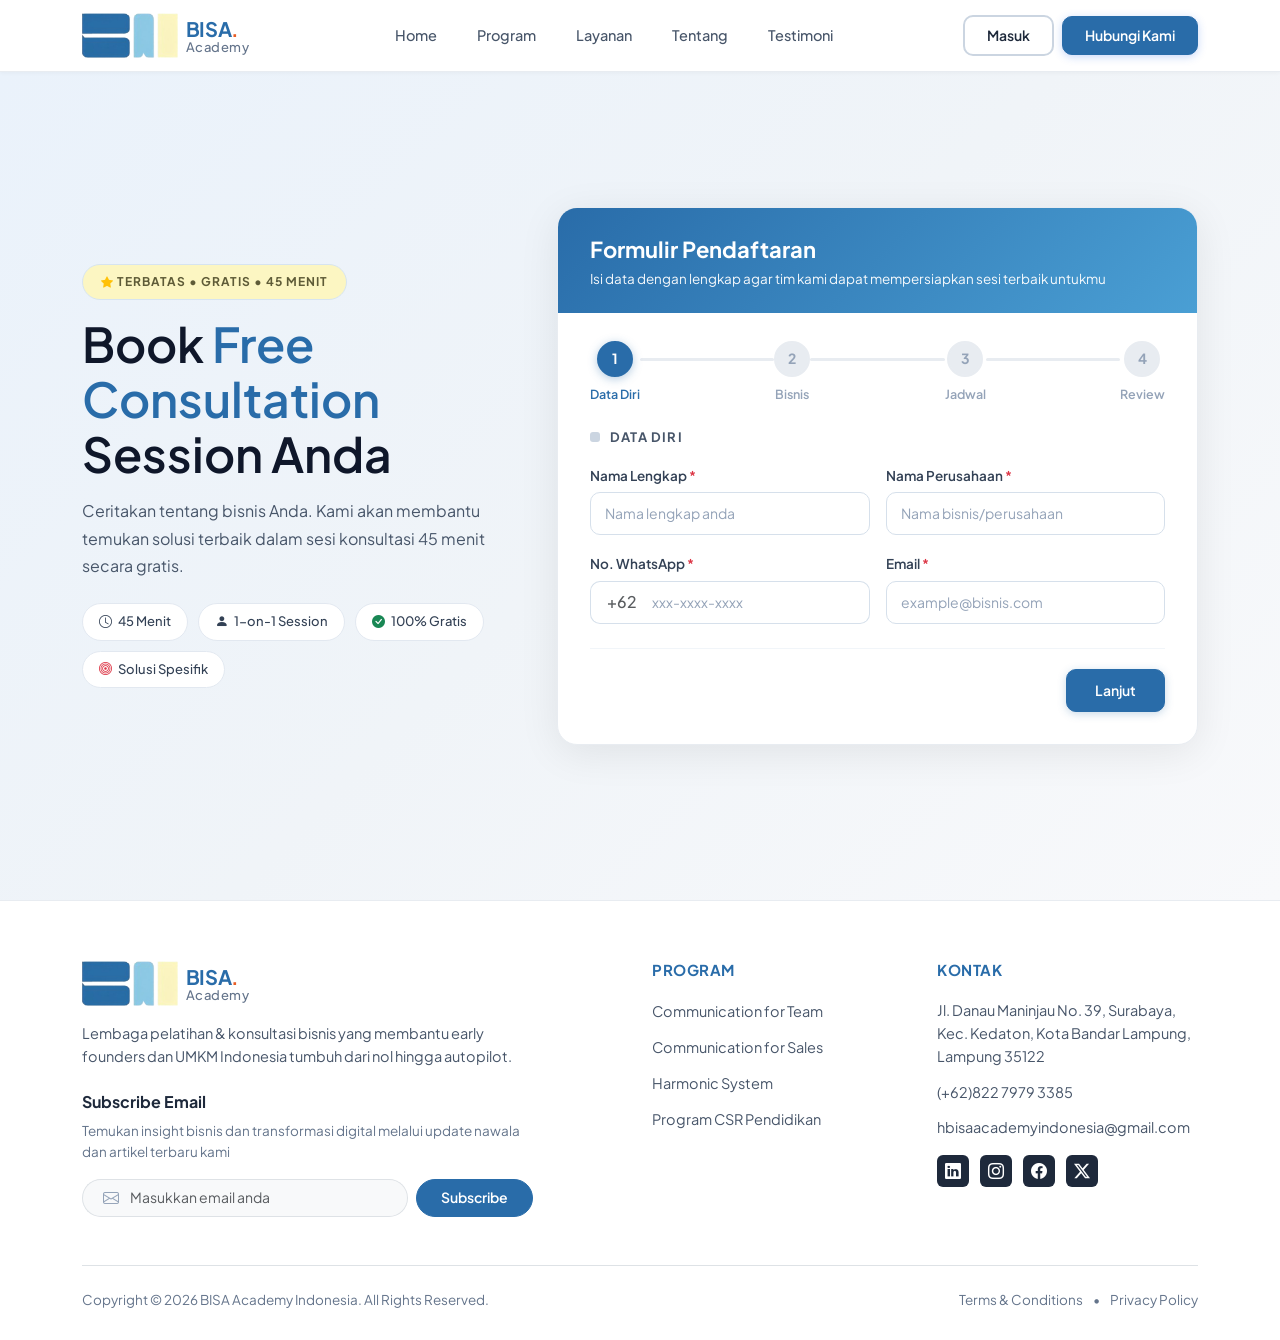
==== commit 362889b0: "penambahan page home" ====
--- a/formulir-pendaftaran.html
+++ b/formulir-pendaftaran.html
@@ -13,6 +13,7 @@
     <link href="https://cdn.jsdelivr.net/npm/bootstrap@5.3.3/dist/css/bootstrap.min.css" rel="stylesheet">
     <link rel="stylesheet" href="https://cdn.jsdelivr.net/npm/bootstrap-icons@1.11.1/font/bootstrap-icons.css">
     <link rel="stylesheet" href="style.css">
+    <link href="https://unpkg.com/aos@2.3.1/dist/aos.css" rel="stylesheet">
     <style>
         .hero-section {
             padding: 60px 0 80px;
@@ -579,7 +580,8 @@
         <div class="container">
 
             <a href="index.html" class="navbar-brand d-flex align-items-center gap-2" id="navbar-logo">
-                <img src="assets/icon/icon-Bisa-Academy.png" alt="BISA Academy Logo" class="logo-image" width="45" height="45">
+                <img src="assets/icon/icon-Bisa-Academy.png" alt="BISA Academy Logo" class="logo-image" width="45"
+                    height="45">
                 <div class="logo-text">
                     <span class="brand-name">BISA<span class="titik">.</span></span>
                     <span class="brand-sub">Academy</span>
@@ -601,7 +603,7 @@
                         <a class="nav-link" href="program.html" id="nav-program">Program</a>
                     </li>
                     <li class="nav-item">
-                        <a class="nav-link" href="#layanan" id="nav-layanan">Layanan</a>
+                        <a class="nav-link" href="layanan.html" id="nav-layanan">Layanan</a>
                     </li>
                     <li class="nav-item">
                         <a class="nav-link" href="tentang.html" id="nav-tentang">Tentang</a>
@@ -622,352 +624,360 @@
     <!-- section hero -->
     <main>
         <section class="hero-section" id="hero-section">
-        <div class="container">
-            <div class="row align-items-center gy-5">
-                <!-- Hero Teks -->
-                <div class="col-lg-5">
-                    <div class="hero-badge mb-3">
-                        <span><i class="bi bi-star-fill text-warning"></i> TERBATAS • GRATIS • 45 MENIT</span>
+            <div class="container">
+                <div class="row align-items-center gy-5">
+                    <!-- Hero Teks -->
+                    <div class="col-lg-5" data-aos="fade-right" data-aos-duration="1000">
+                        <div class="hero-badge mb-3">
+                            <span><i class="bi bi-star-fill text-warning"></i> TERBATAS • GRATIS • 45 MENIT</span>
+                        </div>
+                        <h1 class="hero-title">
+                            Book <span class="text-highlight">Free</span>
+                            <span class="text-highlight">Consultation</span><br>
+                            Session Anda
+                        </h1>
+                        <p class="hero-desc mt-3">
+                            Ceritakan tentang bisnis Anda. Kami akan membantu
+                            temukan solusi terbaik dalam sesi konsultasi 45 menit
+                            secara gratis.
+                        </p>
+                        <div class="hero-tags mt-4">
+                            <span class="hero-tag"><i class="bi bi-clock"></i> 45 Menit</span>
+                            <span class="hero-tag"><i class="bi bi-person-fill"></i> 1-on-1 Session</span>
+                            <span class="hero-tag"><i class="bi bi-check-circle-fill text-success"></i> 100%
+                                Gratis</span>
+                            <span class="hero-tag"><i class="bi bi-bullseye text-danger"></i> Solusi Spesifik</span>
+                        </div>
                     </div>
-                    <h1 class="hero-title">
-                        Book <span class="text-highlight">Free</span>
-                        <span class="text-highlight">Consultation</span><br>
-                        Session Anda
-                    </h1>
-                    <p class="hero-desc mt-3">
-                        Ceritakan tentang bisnis Anda. Kami akan membantu
-                        temukan solusi terbaik dalam sesi konsultasi 45 menit
-                        secara gratis.
-                    </p>
-                    <div class="hero-tags mt-4">
-                        <span class="hero-tag"><i class="bi bi-clock"></i> 45 Menit</span>
-                        <span class="hero-tag"><i class="bi bi-person-fill"></i> 1-on-1 Session</span>
-                        <span class="hero-tag"><i class="bi bi-check-circle-fill text-success"></i> 100% Gratis</span>
-                        <span class="hero-tag"><i class="bi bi-bullseye text-danger"></i> Solusi Spesifik</span>
-                    </div>
-                </div>
-                <!-- Formulir Card -->
-                <div class="col-lg-7">
-                    <div class="form-card" id="form-card">
-                        <div class="form-card-header">
-                            <h2>Formulir Pendaftaran</h2>
-                            <p>Isi data dengan lengkap agar tim kami dapat mempersiapkan sesi terbaik untukmu</p>
-                        </div>
-                        <div class="form-card-body">
-                            <div class="stepper mb-4">
-                                <div class="stepper-item active" data-step="1">
-                                    <div class="stepper-circle">1</div>
-                                    <span class="stepper-label">Data Diri</span>
+                    <!-- Formulir Card -->
+                    <div class="col-lg-7" data-aos="fade-left" data-aos-duration="1000" data-aos-delay="200">
+                        <div class="form-card" id="form-card">
+                            <div class="form-card-header">
+                                <h2>Formulir Pendaftaran</h2>
+                                <p>Isi data dengan lengkap agar tim kami dapat mempersiapkan sesi terbaik untukmu</p>
+                            </div>
+                            <div class="form-card-body">
+                                <div class="stepper mb-4">
+                                    <div class="stepper-item active" data-step="1">
+                                        <div class="stepper-circle">1</div>
+                                        <span class="stepper-label">Data Diri</span>
+                                    </div>
+                                    <div class="stepper-line" id="line-1-2"></div>
+                                    <div class="stepper-item" data-step="2">
+                                        <div class="stepper-circle">2</div>
+                                        <span class="stepper-label">Bisnis</span>
+                                    </div>
+                                    <div class="stepper-line" id="line-2-3"></div>
+                                    <div class="stepper-item" data-step="3">
+                                        <div class="stepper-circle">3</div>
+                                        <span class="stepper-label">Jadwal</span>
+                                    </div>
+                                    <div class="stepper-line" id="line-3-4"></div>
+                                    <div class="stepper-item" data-step="4">
+                                        <div class="stepper-circle">4</div>
+                                        <span class="stepper-label">Review</span>
+                                    </div>
                                 </div>
-                                <div class="stepper-line" id="line-1-2"></div>
-                                <div class="stepper-item" data-step="2">
-                                    <div class="stepper-circle">2</div>
-                                    <span class="stepper-label">Bisnis</span>
-                                </div>
-                                <div class="stepper-line" id="line-2-3"></div>
-                                <div class="stepper-item" data-step="3">
-                                    <div class="stepper-circle">3</div>
-                                    <span class="stepper-label">Jadwal</span>
-                                </div>
-                                <div class="stepper-line" id="line-3-4"></div>
-                                <div class="stepper-item" data-step="4">
-                                    <div class="stepper-circle">4</div>
-                                    <span class="stepper-label">Review</span>
-                                </div>
-                            </div>
-                            <form id="registrationForm" novalidate>
-                                <!-- ===== Step 1: Data Diri ===== -->
-                                <div class="form-step active" id="step-1">
-                                    <div class="step-section-label mb-3">
-                                        <span class="section-dot"></span> DATA DIRI
-                                    </div>
-                                    <div class="row g-3">
-                                        <div class="col-md-6">
-                                            <label for="namaLengkap" class="form-label">Nama Lengkap <span
-                                                    class="text-danger">*</span></label>
-                                            <input type="text" class="form-control" id="namaLengkap"
-                                                placeholder="Nama lengkap anda" required>
+                                <form id="registrationForm" novalidate>
+                                    <!-- ===== Step 1: Data Diri ===== -->
+                                    <div class="form-step active" id="step-1">
+                                        <div class="step-section-label mb-3">
+                                            <span class="section-dot"></span> DATA DIRI
                                         </div>
-                                        <div class="col-md-6">
-                                            <label for="namaPerusahaan" class="form-label">Nama Perusahaan <span
-                                                    class="text-danger">*</span></label>
-                                            <input type="text" class="form-control" id="namaPerusahaan"
-                                                placeholder="Nama bisnis/perusahaan" required>
-                                        </div>
-                                        <div class="col-md-6">
-                                            <label for="noWhatsapp" class="form-label">No. WhatsApp <span
-                                                    class="text-danger">*</span></label>
-                                            <div class="input-group">
-                                                <span class="input-group-text bg-white text-muted border-end-0 px-3"
-                                                    id="addon-wa"
-                                                    style="border-color: #d6e0eb; font-weight: 500; border-radius: 10px 0 0 10px;">+62</span>
-                                                <input type="text" class="form-control border-start-0 ps-0"
-                                                    id="noWhatsapp" placeholder="xxx-xxxx-xxxx" required
-                                                    style="border-radius: 0 10px 10px 0;">
+                                        <div class="row g-3">
+                                            <div class="col-md-6">
+                                                <label for="namaLengkap" class="form-label">Nama Lengkap <span
+                                                        class="text-danger">*</span></label>
+                                                <input type="text" class="form-control" id="namaLengkap"
+                                                    placeholder="Nama lengkap anda" required>
+                                            </div>
+                                            <div class="col-md-6">
+                                                <label for="namaPerusahaan" class="form-label">Nama Perusahaan <span
+                                                        class="text-danger">*</span></label>
+                                                <input type="text" class="form-control" id="namaPerusahaan"
+                                                    placeholder="Nama bisnis/perusahaan" required>
+                                            </div>
+                                            <div class="col-md-6">
+                                                <label for="noWhatsapp" class="form-label">No. WhatsApp <span
+                                                        class="text-danger">*</span></label>
+                                                <div class="input-group">
+                                                    <span class="input-group-text bg-white text-muted border-end-0 px-3"
+                                                        id="addon-wa"
+                                                        style="border-color: #d6e0eb; font-weight: 500; border-radius: 10px 0 0 10px;">+62</span>
+                                                    <input type="text" class="form-control border-start-0 ps-0"
+                                                        id="noWhatsapp" placeholder="xxx-xxxx-xxxx" required
+                                                        style="border-radius: 0 10px 10px 0;">
+                                                </div>
+                                            </div>
+                                            <div class="col-md-6">
+                                                <label for="emailUtama" class="form-label">Email <span
+                                                        class="text-danger">*</span></label>
+                                                <input type="email" class="form-control" id="emailUtama"
+                                                    placeholder="example@bisnis.com" required>
+                                                <div class="invalid-feedback">masukkan email yang benar !</div>
                                             </div>
                                         </div>
-                                        <div class="col-md-6">
-                                            <label for="emailUtama" class="form-label">Email <span
-                                                    class="text-danger">*</span></label>
-                                            <input type="email" class="form-control" id="emailUtama"
-                                                placeholder="example@bisnis.com" required>
-                                            <div class="invalid-feedback">masukkan email yang benar !</div>
+                                    </div>
+
+                                    <!-- ===== Step 2: Bisnis ===== -->
+                                    <div class="form-step" id="step-2">
+                                        <div class="row g-4">
+                                            <div class="col-12">
+                                                <label for="industriBisnis" class="form-label">Industri/Bidang Usaha
+                                                    <span class="text-danger">*</span></label>
+                                                <select class="form-select" id="industriBisnis" required>
+                                                    <option value="" disabled selected>-- Pilih Industri --</option>
+                                                    <option value="teknologi">Teknologi</option>
+                                                    <option value="retail">Retail / E-Commerce</option>
+                                                    <option value="fnb">Food & Beverage</option>
+                                                    <option value="jasa">Jasa / Konsultan</option>
+                                                    <option value="pendidikan">Pendidikan</option>
+                                                    <option value="kesehatan">Kesehatan</option>
+                                                    <option value="manufaktur">Manufaktur</option>
+                                                    <option value="lainnya">Lainnya</option>
+                                                </select>
+                                            </div>
+
+                                            <div class="col-12">
+                                                <label class="form-label mb-2">Omset Bisnis per Bulan <span
+                                                        class="text-danger">*</span></label>
+                                                <div class="row g-3">
+                                                    <div class="col-md-6">
+                                                        <input type="radio" class="btn-check" name="omsetBisnis"
+                                                            id="omset1" value="< Rp 10 Juta" required>
+                                                        <label class="btn btn-outline-omset w-100 text-start"
+                                                            for="omset1">&lt; Rp 10 Juta</label>
+                                                    </div>
+                                                    <div class="col-md-6">
+                                                        <input type="radio" class="btn-check" name="omsetBisnis"
+                                                            id="omset2" value="Rp 10 - 50 Juta">
+                                                        <label class="btn btn-outline-omset w-100 text-start"
+                                                            for="omset2">Rp 10 - 50 Juta</label>
+                                                    </div>
+                                                    <div class="col-md-6">
+                                                        <input type="radio" class="btn-check" name="omsetBisnis"
+                                                            id="omset3" value="Rp 50 - 200 Juta">
+                                                        <label class="btn btn-outline-omset w-100 text-start"
+                                                            for="omset3">Rp 50 - 200 Juta</label>
+                                                    </div>
+                                                    <div class="col-md-6">
+                                                        <input type="radio" class="btn-check" name="omsetBisnis"
+                                                            id="omset4" value="Rp 200 Juta - 1 M">
+                                                        <label class="btn btn-outline-omset w-100 text-start"
+                                                            for="omset4">Rp 200 Juta - 1 M</label>
+                                                    </div>
+                                                    <div class="col-12">
+                                                        <input type="radio" class="btn-check" name="omsetBisnis"
+                                                            id="omset5" value="> Rp 1 Miliar">
+                                                        <label class="btn btn-outline-omset w-100 text-start"
+                                                            for="omset5">&gt; Rp 1 Miliar</label>
+                                                    </div>
+                                                </div>
+                                            </div>
+
+                                            <div class="col-12 mt-4">
+                                                <label class="form-label mb-1">Kondisi Bisnis Saat Ini <span
+                                                        class="text-danger">*</span></label>
+                                                <p class="text-muted fst-italic"
+                                                    style="font-size: 13.5px; margin-bottom: 20px;">Jawab setiap
+                                                    pertanyaan
+                                                    dengan jujur sesuai kondisi bisnis kamu sekarang</p>
+
+                                                <!-- Pertanyaan 1 -->
+                                                <div class="question-card">
+                                                    <p class="question-text">Apakah setidaknya 30-40% pelanggan membeli
+                                                        kembali atau secara aktif mereferensikan orang lain (dengan
+                                                        bukti)?
+                                                    </p>
+                                                    <div class="question-options">
+                                                        <input type="radio" class="btn-check" name="q1" id="q1_ya"
+                                                            value="Ya" required>
+                                                        <label class="btn btn-outline-ya" for="q1_ya"><i
+                                                                class="bi bi-check-circle"></i> Ya</label>
+                                                        <input type="radio" class="btn-check" name="q1" id="q1_tidak"
+                                                            value="Tidak">
+                                                        <label class="btn btn-outline-tidak" for="q1_tidak"><i
+                                                                class="bi bi-x-circle"></i> Tidak</label>
+                                                    </div>
+                                                </div>
+
+                                                <!-- Pertanyaan 2 -->
+                                                <div class="question-card">
+                                                    <p class="question-text">Apakah harga saat ini menghasilkan
+                                                        keuntungan
+                                                        operasional setelah semua biaya langsung dan tidak langsung?</p>
+                                                    <div class="question-options">
+                                                        <input type="radio" class="btn-check" name="q2" id="q2_ya"
+                                                            value="Ya" required>
+                                                        <label class="btn btn-outline-ya" for="q2_ya"><i
+                                                                class="bi bi-check-circle"></i> Ya</label>
+                                                        <input type="radio" class="btn-check" name="q2" id="q2_tidak"
+                                                            value="Tidak">
+                                                        <label class="btn btn-outline-tidak" for="q2_tidak"><i
+                                                                class="bi bi-x-circle"></i> Tidak</label>
+                                                    </div>
+                                                </div>
+
+                                                <!-- Pertanyaan 3 -->
+                                                <div class="question-card">
+                                                    <p class="question-text">Apakah perusahaan dapat dengan jelas
+                                                        mendeskripsikan pelanggan idealnya dan secara rutin menolak
+                                                        pelanggan yang tidak sesuai?</p>
+                                                    <div class="question-options">
+                                                        <input type="radio" class="btn-check" name="q3" id="q3_ya"
+                                                            value="Ya" required>
+                                                        <label class="btn btn-outline-ya" for="q3_ya"><i
+                                                                class="bi bi-check-circle"></i> Ya</label>
+                                                        <input type="radio" class="btn-check" name="q3" id="q3_tidak"
+                                                            value="Tidak">
+                                                        <label class="btn btn-outline-tidak" for="q3_tidak"><i
+                                                                class="bi bi-x-circle"></i> Tidak</label>
+                                                    </div>
+                                                </div>
+
+                                                <!-- Pertanyaan 4 -->
+                                                <div class="question-card">
+                                                    <p class="question-text">Dalam setiap proses penjualan, apakah
+                                                        secara
+                                                        konsisten dijelaskan mengapa pelanggan memilih kita dibandingkan
+                                                        alternatif lain?</p>
+                                                    <div class="question-options">
+                                                        <input type="radio" class="btn-check" name="q4" id="q4_ya"
+                                                            value="Ya" required>
+                                                        <label class="btn btn-outline-ya" for="q4_ya"><i
+                                                                class="bi bi-check-circle"></i> Ya</label>
+                                                        <input type="radio" class="btn-check" name="q4" id="q4_tidak"
+                                                            value="Tidak">
+                                                        <label class="btn btn-outline-tidak" for="q4_tidak"><i
+                                                                class="bi bi-x-circle"></i> Tidak</label>
+                                                    </div>
+                                                </div>
+
+                                                <!-- Pertanyaan 5 -->
+                                                <div class="question-card">
+                                                    <p class="question-text">Apakah pendapatan, biaya, keuntungan, dan
+                                                        posisi kas dapat dijelaskan tanpa perkiraan?</p>
+                                                    <div class="question-options">
+                                                        <input type="radio" class="btn-check" name="q5" id="q5_ya"
+                                                            value="Ya" required>
+                                                        <label class="btn btn-outline-ya" for="q5_ya"><i
+                                                                class="bi bi-check-circle"></i> Ya</label>
+                                                        <input type="radio" class="btn-check" name="q5" id="q5_tidak"
+                                                            value="Tidak">
+                                                        <label class="btn btn-outline-tidak" for="q5_tidak"><i
+                                                                class="bi bi-x-circle"></i> Tidak</label>
+                                                    </div>
+                                                </div>
+
+                                                <!-- Pertanyaan 6 -->
+                                                <div class="question-card">
+                                                    <p class="question-text">Apakah operasional harian masih bergantung
+                                                        pada
+                                                        pemilik atau individu tertentu?</p>
+                                                    <div class="question-options">
+                                                        <input type="radio" class="btn-check" name="q6" id="q6_ya"
+                                                            value="Ya" required>
+                                                        <label class="btn btn-outline-ya" for="q6_ya"><i
+                                                                class="bi bi-check-circle"></i> Ya</label>
+                                                        <input type="radio" class="btn-check" name="q6" id="q6_tidak"
+                                                            value="Tidak">
+                                                        <label class="btn btn-outline-tidak" for="q6_tidak"><i
+                                                                class="bi bi-x-circle"></i> Tidak</label>
+                                                    </div>
+                                                </div>
+
+                                            </div>
                                         </div>
                                     </div>
-                                </div>
-
-                                <!-- ===== Step 2: Bisnis ===== -->
-                                <div class="form-step" id="step-2">
-                                    <div class="row g-4">
-                                        <div class="col-12">
-                                            <label for="industriBisnis" class="form-label">Industri/Bidang Usaha <span
-                                                    class="text-danger">*</span></label>
-                                            <select class="form-select" id="industriBisnis" required>
-                                                <option value="" disabled selected>-- Pilih Industri --</option>
-                                                <option value="teknologi">Teknologi</option>
-                                                <option value="retail">Retail / E-Commerce</option>
-                                                <option value="fnb">Food & Beverage</option>
-                                                <option value="jasa">Jasa / Konsultan</option>
-                                                <option value="pendidikan">Pendidikan</option>
-                                                <option value="kesehatan">Kesehatan</option>
-                                                <option value="manufaktur">Manufaktur</option>
-                                                <option value="lainnya">Lainnya</option>
-                                            </select>
+
+                                    <!-- ===== Step 3: Jadwal ===== -->
+                                    <div class="form-step" id="step-3">
+                                        <div class="step-section-label mb-3">
+                                            <span class="section-dot"></span> JADWAL & TOPIK KONSULTASI
                                         </div>
-
-                                        <div class="col-12">
-                                            <label class="form-label mb-2">Omset Bisnis per Bulan <span
-                                                    class="text-danger">*</span></label>
-                                            <div class="row g-3">
-                                                <div class="col-md-6">
-                                                    <input type="radio" class="btn-check" name="omsetBisnis" id="omset1"
-                                                        value="< Rp 10 Juta" required>
-                                                    <label class="btn btn-outline-omset w-100 text-start"
-                                                        for="omset1">&lt; Rp 10 Juta</label>
-                                                </div>
-                                                <div class="col-md-6">
-                                                    <input type="radio" class="btn-check" name="omsetBisnis" id="omset2"
-                                                        value="Rp 10 - 50 Juta">
-                                                    <label class="btn btn-outline-omset w-100 text-start"
-                                                        for="omset2">Rp 10 - 50 Juta</label>
-                                                </div>
-                                                <div class="col-md-6">
-                                                    <input type="radio" class="btn-check" name="omsetBisnis" id="omset3"
-                                                        value="Rp 50 - 200 Juta">
-                                                    <label class="btn btn-outline-omset w-100 text-start"
-                                                        for="omset3">Rp 50 - 200 Juta</label>
-                                                </div>
-                                                <div class="col-md-6">
-                                                    <input type="radio" class="btn-check" name="omsetBisnis" id="omset4"
-                                                        value="Rp 200 Juta - 1 M">
-                                                    <label class="btn btn-outline-omset w-100 text-start"
-                                                        for="omset4">Rp 200 Juta - 1 M</label>
-                                                </div>
-                                                <div class="col-12">
-                                                    <input type="radio" class="btn-check" name="omsetBisnis" id="omset5"
-                                                        value="> Rp 1 Miliar">
-                                                    <label class="btn btn-outline-omset w-100 text-start"
-                                                        for="omset5">&gt; Rp 1 Miliar</label>
+                                        <div class="row g-3">
+                                            <div class="col-md-6">
+                                                <label for="tanggalKonsultasi" class="form-label">Tanggal Konsultasi
+                                                    <span class="text-danger">*</span></label>
+                                                <input type="date" class="form-control" id="tanggalKonsultasi" required>
+                                            </div>
+                                            <div class="col-md-6">
+                                                <label for="waktuKonsultasi" class="form-label">Waktu Konsultasi <span
+                                                        class="text-danger">*</span></label>
+                                                <select class="form-select" id="waktuKonsultasi" required>
+                                                    <option value="" disabled selected>Pilih waktu</option>
+                                                    <option value="09:00">09:00 - 09:45 WIB</option>
+                                                    <option value="10:00">10:00 - 10:45 WIB</option>
+                                                    <option value="13:00">13:00 - 13:45 WIB</option>
+                                                    <option value="14:00">14:00 - 14:45 WIB</option>
+                                                    <option value="15:00">15:00 - 15:45 WIB</option>
+                                                </select>
+                                            </div>
+                                            <div class="col-12">
+                                                <label for="metodeSesi" class="form-label">Metode Sesi <span
+                                                        class="text-danger">*</span></label>
+                                                <div class="d-flex gap-3 mt-1">
+                                                    <div class="form-check metode-option">
+                                                        <input class="form-check-input" type="radio" name="metodeSesi"
+                                                            id="metodeOnline" value="online" checked required>
+                                                        <label class="form-check-label" for="metodeOnline">
+                                                            <i class="bi bi-laptop"></i> Online (Zoom/Google Meet)
+                                                        </label>
+                                                    </div>
+                                                    <div class="form-check metode-option">
+                                                        <input class="form-check-input" type="radio" name="metodeSesi"
+                                                            id="metodeOffline" value="offline">
+                                                        <label class="form-check-label" for="metodeOffline">
+                                                            <i class="bi bi-building"></i> Offline (Tatap Muka)
+                                                        </label>
+                                                    </div>
                                                 </div>
                                             </div>
-                                        </div>
-
-                                        <div class="col-12 mt-4">
-                                            <label class="form-label mb-1">Kondisi Bisnis Saat Ini <span
-                                                    class="text-danger">*</span></label>
-                                            <p class="text-muted fst-italic"
-                                                style="font-size: 13.5px; margin-bottom: 20px;">Jawab setiap pertanyaan
-                                                dengan jujur sesuai kondisi bisnis kamu sekarang</p>
-
-                                            <!-- Pertanyaan 1 -->
-                                            <div class="question-card">
-                                                <p class="question-text">Apakah setidaknya 30-40% pelanggan membeli
-                                                    kembali atau secara aktif mereferensikan orang lain (dengan bukti)?
-                                                </p>
-                                                <div class="question-options">
-                                                    <input type="radio" class="btn-check" name="q1" id="q1_ya"
-                                                        value="Ya" required>
-                                                    <label class="btn btn-outline-ya" for="q1_ya"><i
-                                                            class="bi bi-check-circle"></i> Ya</label>
-                                                    <input type="radio" class="btn-check" name="q1" id="q1_tidak"
-                                                        value="Tidak">
-                                                    <label class="btn btn-outline-tidak" for="q1_tidak"><i
-                                                            class="bi bi-x-circle"></i> Tidak</label>
-                                                </div>
+                                            <div class="col-12">
+                                                <label for="pertanyaan" class="form-label">Pertanyaan/Topik
+                                                    Konsultasi</label>
+                                                <textarea class="form-control" id="pertanyaan" rows="2"
+                                                    placeholder="Ceritakan tantangan bisnis yang ingin kamu bahas. Semakin detail, semakin baik persiapan tim kami..."></textarea>
                                             </div>
-
-                                            <!-- Pertanyaan 2 -->
-                                            <div class="question-card">
-                                                <p class="question-text">Apakah harga saat ini menghasilkan keuntungan
-                                                    operasional setelah semua biaya langsung dan tidak langsung?</p>
-                                                <div class="question-options">
-                                                    <input type="radio" class="btn-check" name="q2" id="q2_ya"
-                                                        value="Ya" required>
-                                                    <label class="btn btn-outline-ya" for="q2_ya"><i
-                                                            class="bi bi-check-circle"></i> Ya</label>
-                                                    <input type="radio" class="btn-check" name="q2" id="q2_tidak"
-                                                        value="Tidak">
-                                                    <label class="btn btn-outline-tidak" for="q2_tidak"><i
-                                                            class="bi bi-x-circle"></i> Tidak</label>
-                                                </div>
-                                            </div>
-
-                                            <!-- Pertanyaan 3 -->
-                                            <div class="question-card">
-                                                <p class="question-text">Apakah perusahaan dapat dengan jelas
-                                                    mendeskripsikan pelanggan idealnya dan secara rutin menolak
-                                                    pelanggan yang tidak sesuai?</p>
-                                                <div class="question-options">
-                                                    <input type="radio" class="btn-check" name="q3" id="q3_ya"
-                                                        value="Ya" required>
-                                                    <label class="btn btn-outline-ya" for="q3_ya"><i
-                                                            class="bi bi-check-circle"></i> Ya</label>
-                                                    <input type="radio" class="btn-check" name="q3" id="q3_tidak"
-                                                        value="Tidak">
-                                                    <label class="btn btn-outline-tidak" for="q3_tidak"><i
-                                                            class="bi bi-x-circle"></i> Tidak</label>
-                                                </div>
-                                            </div>
-
-                                            <!-- Pertanyaan 4 -->
-                                            <div class="question-card">
-                                                <p class="question-text">Dalam setiap proses penjualan, apakah secara
-                                                    konsisten dijelaskan mengapa pelanggan memilih kita dibandingkan
-                                                    alternatif lain?</p>
-                                                <div class="question-options">
-                                                    <input type="radio" class="btn-check" name="q4" id="q4_ya"
-                                                        value="Ya" required>
-                                                    <label class="btn btn-outline-ya" for="q4_ya"><i
-                                                            class="bi bi-check-circle"></i> Ya</label>
-                                                    <input type="radio" class="btn-check" name="q4" id="q4_tidak"
-                                                        value="Tidak">
-                                                    <label class="btn btn-outline-tidak" for="q4_tidak"><i
-                                                            class="bi bi-x-circle"></i> Tidak</label>
-                                                </div>
-                                            </div>
-
-                                            <!-- Pertanyaan 5 -->
-                                            <div class="question-card">
-                                                <p class="question-text">Apakah pendapatan, biaya, keuntungan, dan
-                                                    posisi kas dapat dijelaskan tanpa perkiraan?</p>
-                                                <div class="question-options">
-                                                    <input type="radio" class="btn-check" name="q5" id="q5_ya"
-                                                        value="Ya" required>
-                                                    <label class="btn btn-outline-ya" for="q5_ya"><i
-                                                            class="bi bi-check-circle"></i> Ya</label>
-                                                    <input type="radio" class="btn-check" name="q5" id="q5_tidak"
-                                                        value="Tidak">
-                                                    <label class="btn btn-outline-tidak" for="q5_tidak"><i
-                                                            class="bi bi-x-circle"></i> Tidak</label>
-                                                </div>
-                                            </div>
-
-                                            <!-- Pertanyaan 6 -->
-                                            <div class="question-card">
-                                                <p class="question-text">Apakah operasional harian masih bergantung pada
-                                                    pemilik atau individu tertentu?</p>
-                                                <div class="question-options">
-                                                    <input type="radio" class="btn-check" name="q6" id="q6_ya"
-                                                        value="Ya" required>
-                                                    <label class="btn btn-outline-ya" for="q6_ya"><i
-                                                            class="bi bi-check-circle"></i> Ya</label>
-                                                    <input type="radio" class="btn-check" name="q6" id="q6_tidak"
-                                                        value="Tidak">
-                                                    <label class="btn btn-outline-tidak" for="q6_tidak"><i
-                                                            class="bi bi-x-circle"></i> Tidak</label>
-                                                </div>
-                                            </div>
-
                                         </div>
                                     </div>
-                                </div>
-
-                                <!-- ===== Step 3: Jadwal ===== -->
-                                <div class="form-step" id="step-3">
-                                    <div class="step-section-label mb-3">
-                                        <span class="section-dot"></span> JADWAL & TOPIK KONSULTASI
-                                    </div>
-                                    <div class="row g-3">
-                                        <div class="col-md-6">
-                                            <label for="tanggalKonsultasi" class="form-label">Tanggal Konsultasi <span
-                                                    class="text-danger">*</span></label>
-                                            <input type="date" class="form-control" id="tanggalKonsultasi" required>
+
+                                    <!-- ===== Step 4: Review ===== -->
+                                    <div class="form-step" id="step-4">
+                                        <div class="step-section-label mb-3">
+                                            <span class="section-dot"></span> REVIEW
                                         </div>
-                                        <div class="col-md-6">
-                                            <label for="waktuKonsultasi" class="form-label">Waktu Konsultasi <span
-                                                    class="text-danger">*</span></label>
-                                            <select class="form-select" id="waktuKonsultasi" required>
-                                                <option value="" disabled selected>Pilih waktu</option>
-                                                <option value="09:00">09:00 - 09:45 WIB</option>
-                                                <option value="10:00">10:00 - 10:45 WIB</option>
-                                                <option value="13:00">13:00 - 13:45 WIB</option>
-                                                <option value="14:00">14:00 - 14:45 WIB</option>
-                                                <option value="15:00">15:00 - 15:45 WIB</option>
-                                            </select>
-                                        </div>
-                                        <div class="col-12">
-                                            <label for="metodeSesi" class="form-label">Metode Sesi <span
-                                                    class="text-danger">*</span></label>
-                                            <div class="d-flex gap-3 mt-1">
-                                                <div class="form-check metode-option">
-                                                    <input class="form-check-input" type="radio" name="metodeSesi"
-                                                        id="metodeOnline" value="online" checked required>
-                                                    <label class="form-check-label" for="metodeOnline">
-                                                        <i class="bi bi-laptop"></i> Online (Zoom/Google Meet)
-                                                    </label>
-                                                </div>
-                                                <div class="form-check metode-option">
-                                                    <input class="form-check-input" type="radio" name="metodeSesi"
-                                                        id="metodeOffline" value="offline">
-                                                    <label class="form-check-label" for="metodeOffline">
-                                                        <i class="bi bi-building"></i> Offline (Tatap Muka)
-                                                    </label>
-                                                </div>
-                                            </div>
-                                        </div>
-                                        <div class="col-12">
-                                            <label for="pertanyaan" class="form-label">Pertanyaan/Topik
-                                                Konsultasi</label>
-                                            <textarea class="form-control" id="pertanyaan" rows="2"
-                                                placeholder="Ceritakan tantangan bisnis yang ingin kamu bahas. Semakin detail, semakin baik persiapan tim kami..."></textarea>
+                                        <p class="text-muted mb-3" style="font-size: 14px;">Pastikan semua data sudah
+                                            benar
+                                            sebelum mengirim.</p>
+                                        <div class="review-summary" id="review-summary">
                                         </div>
                                     </div>
-                                </div>
-
-                                <!-- ===== Step 4: Review ===== -->
-                                <div class="form-step" id="step-4">
-                                    <div class="step-section-label mb-3">
-                                        <span class="section-dot"></span> REVIEW
+
+                                    <!-- Tombol Navigasi -->
+                                    <div class="form-nav mt-4">
+                                        <button type="button" class="btn btn-outline-secondary btn-kembali d-none"
+                                            id="btn-prev">
+                                            Kembali
+                                        </button>
+                                        <div class="ms-auto d-flex gap-2">
+                                            <button type="button" class="btn btn-primary btn-lanjut" id="btn-next">
+                                                Lanjut
+                                            </button>
+                                            <button type="submit" class="btn btn-success btn-kirim d-none"
+                                                id="btn-submit">
+                                                <i class="bi bi-check2-circle"></i> Kirim Pendaftaran
+                                            </button>
+                                        </div>
                                     </div>
-                                    <p class="text-muted mb-3" style="font-size: 14px;">Pastikan semua data sudah benar
-                                        sebelum mengirim.</p>
-                                    <div class="review-summary" id="review-summary">
-                                    </div>
-                                </div>
-
-                                <!-- Tombol Navigasi -->
-                                <div class="form-nav mt-4">
-                                    <button type="button" class="btn btn-outline-secondary btn-kembali d-none"
-                                        id="btn-prev">
-                                        Kembali
-                                    </button>
-                                    <div class="ms-auto d-flex gap-2">
-                                        <button type="button" class="btn btn-primary btn-lanjut" id="btn-next">
-                                            Lanjut
-                                        </button>
-                                        <button type="submit" class="btn btn-success btn-kirim d-none" id="btn-submit">
-                                            <i class="bi bi-check2-circle"></i> Kirim Pendaftaran
-                                        </button>
-                                    </div>
-                                </div>
-
-                            </form>
+
+                                </form>
+                            </div>
                         </div>
                     </div>
                 </div>
             </div>
-        </div>
-    </section>
+        </section>
     </main>
 
     <footer class="footer-bisa">
@@ -975,7 +985,8 @@
             <div class="row gy-4">
                 <div class="col-lg-5">
                     <a href="index.html" class="d-flex align-items-center gap-2 mb-3 text-decoration-none">
-                        <img src="assets/icon/icon-Bisa-Academy.png" alt="BISA Academy Logo" class="logo-image" width="45" height="45">
+                        <img src="assets/icon/icon-Bisa-Academy.png" alt="BISA Academy Logo" class="logo-image"
+                            width="45" height="45">
                         <div class="logo-text">
                             <span class="brand-name">BISA<span class="titik">.</span></span>
                             <span class="brand-sub">Academy</span>
@@ -1039,9 +1050,11 @@
         </div>
     </footer>
     <script src="https://cdn.jsdelivr.net/npm/bootstrap@5.3.3/dist/js/bootstrap.bundle.min.js"></script>
-
+    <script src="https://unpkg.com/aos@2.3.1/dist/aos.js"></script>
+    <script>
+        AOS.init();
+    </script>
     <script src="script.js"></script>
-
 </body>
 
 </html>
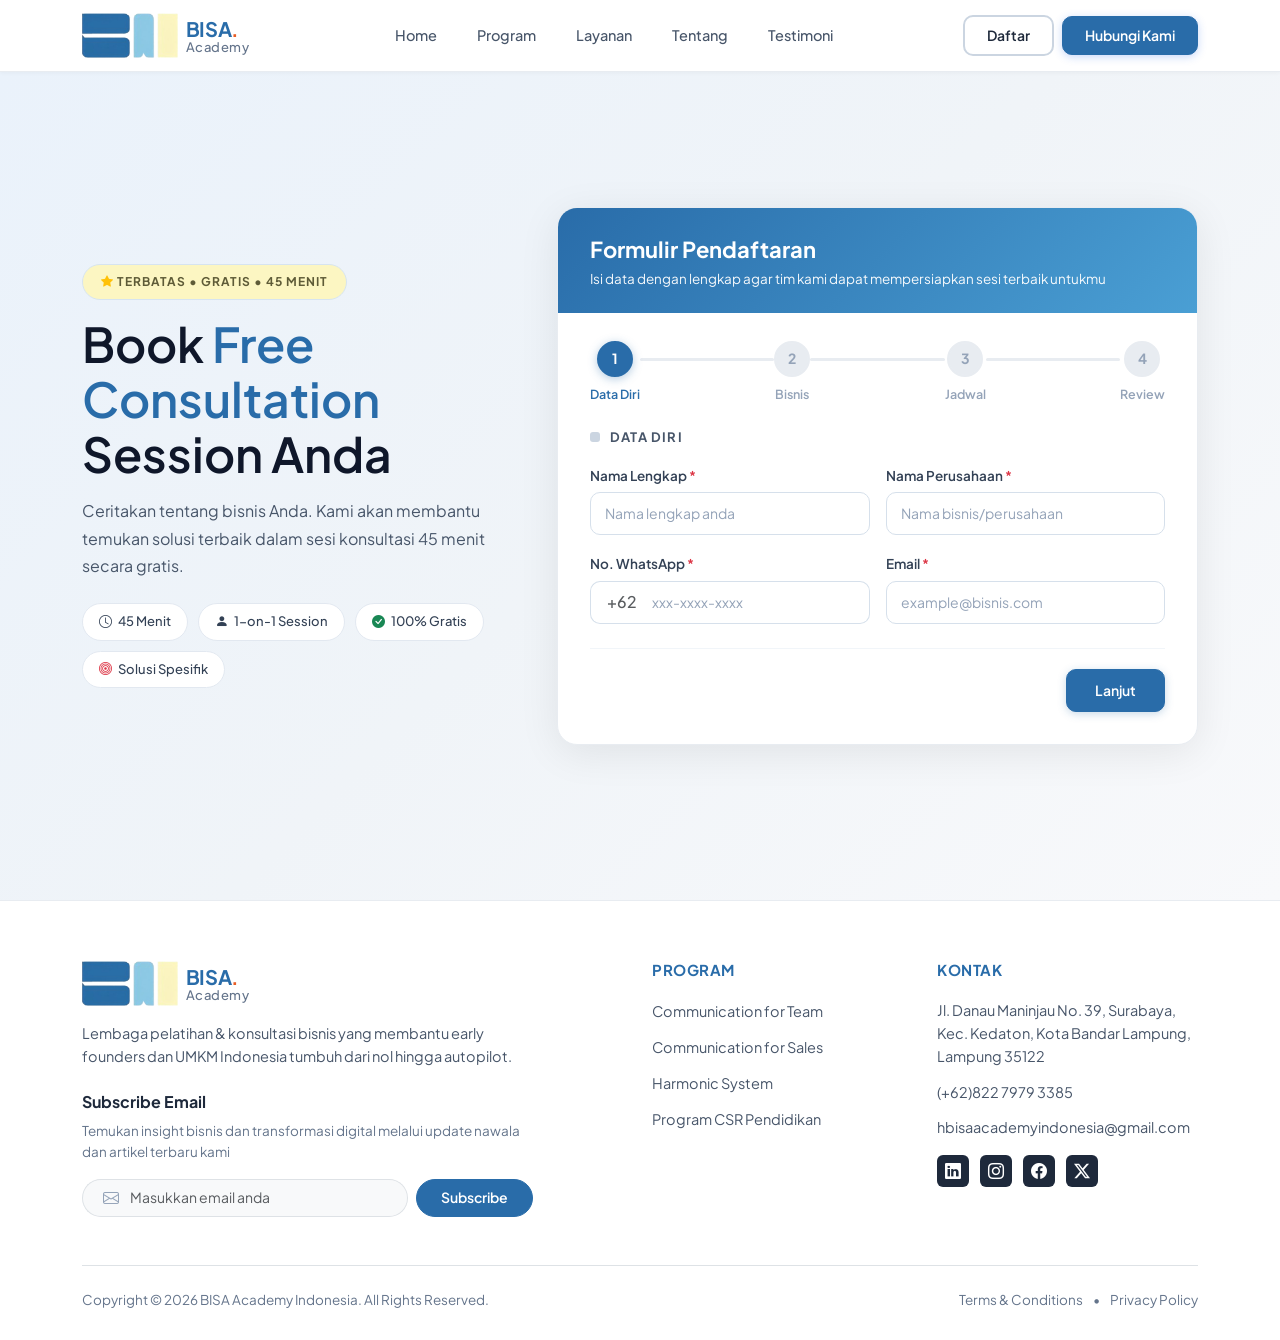
==== commit aa8c7456: "penambahan login dan register" ====
--- a/formulir-pendaftaran.html
+++ b/formulir-pendaftaran.html
@@ -5,7 +5,7 @@
     <meta charset="UTF-8">
     <meta name="viewport" content="width=device-width, initial-scale=1.0">
     <meta name="description" content="Formulir Pendaftaran - BISA Academy">
-    <title>BISA Academy</title>
+    <title>Formulir | BISA Academy</title>
     <link rel="preconnect" href="https://fonts.googleapis.com">
     <link rel="preconnect" href="https://fonts.gstatic.com" crossorigin>
     <link href="https://fonts.googleapis.com/css2?family=Plus+Jakarta+Sans:ital,wght@0,200..800;1,200..800&display=swap"
@@ -609,11 +609,11 @@
                         <a class="nav-link" href="tentang.html" id="nav-tentang">Tentang</a>
                     </li>
                     <li class="nav-item">
-                        <a class="nav-link" href="#testimoni" id="nav-testimoni">Testimoni</a>
+                        <a class="nav-link" href="index.html#testimoni" id="nav-testimoni">Testimoni</a>
                     </li>
                 </ul>
                 <div class="d-flex align-items-center gap-2 navbar-actions">
-                    <a href="" class="btn btn-outline-secondary btn-masuk" id="btn-signup">Masuk</a>
+                    <a href="register.html" class="btn btn-outline-secondary btn-masuk" id="btn-signup">Daftar</a>
                     <a href="#hubungi-kami-title" class="btn btn-primary btn-hubungi" id="btn-hubungi">Hubungi Kami</a>
                 </div>
             </div>
